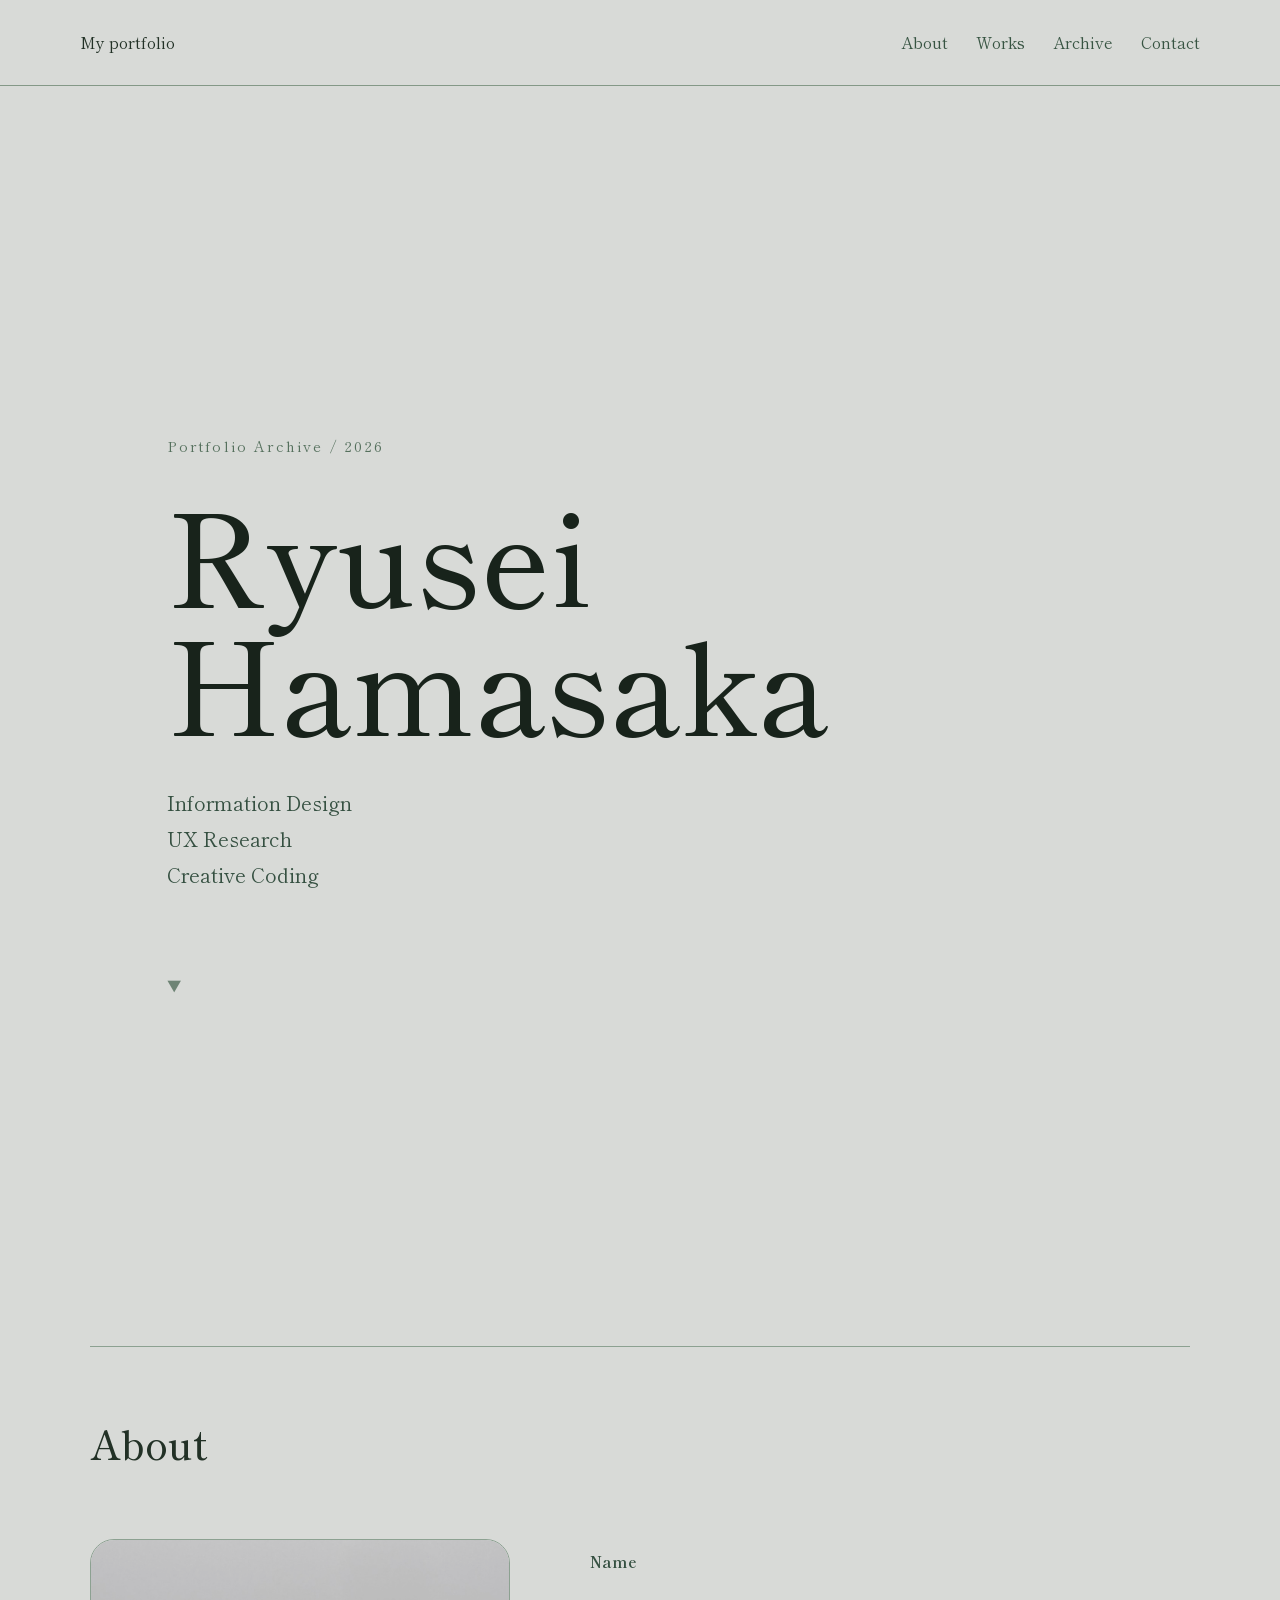
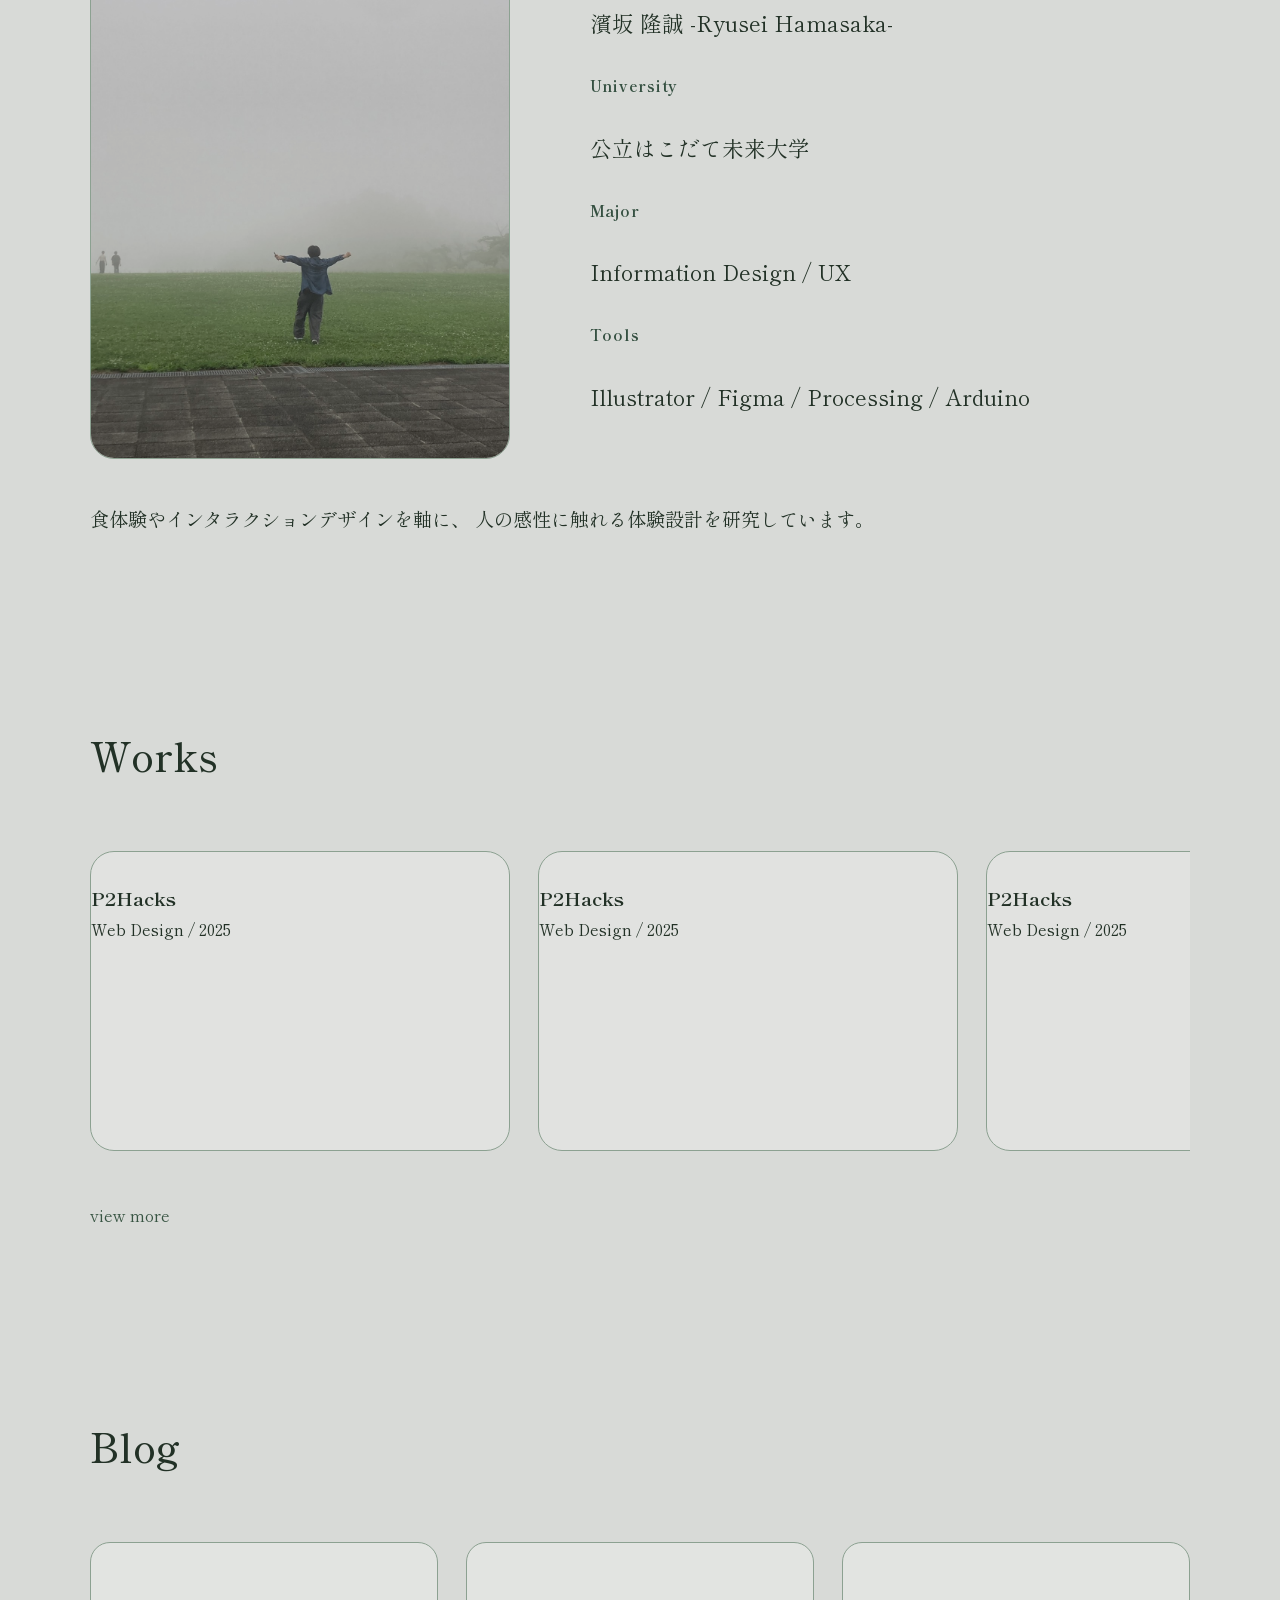
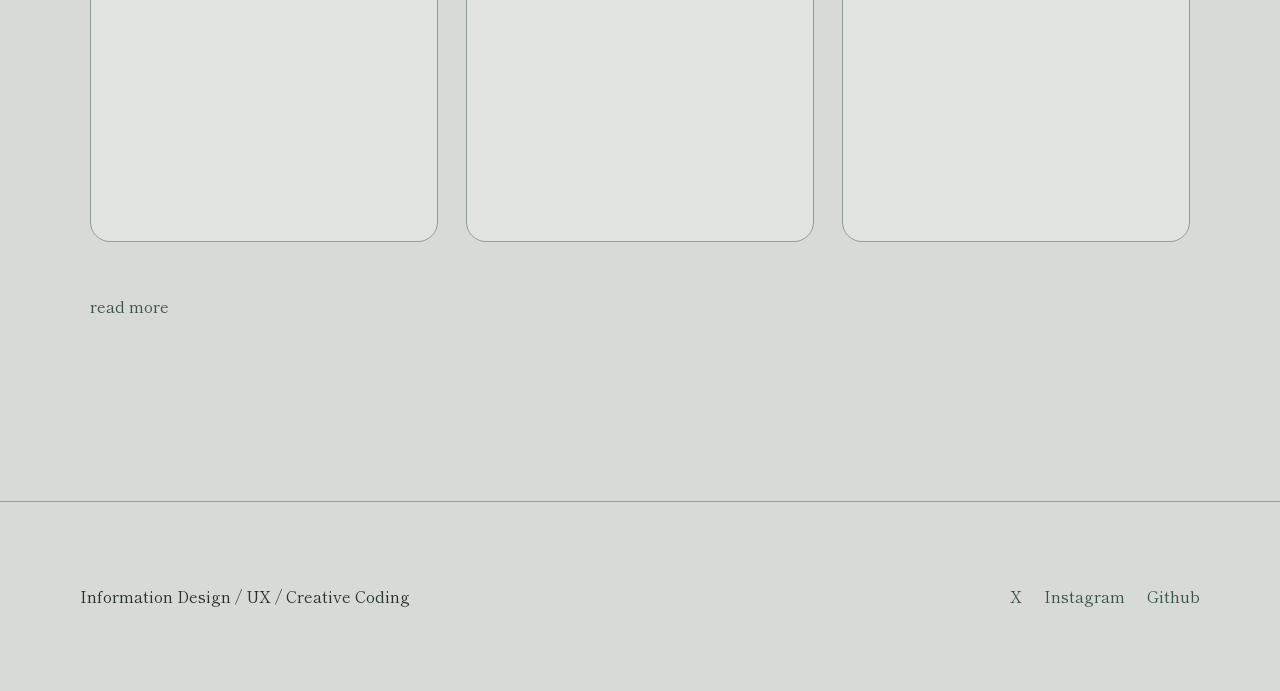
==== index.html @ 01c0f1d4 "no message" ====
<!DOCTYPE html>
<html lang="ja">

<head>
    <meta charset="UTF-8">
    <meta name="viewport" content="width=device-width, initial-scale=1.0">
    <title>Archive</title>
    <link rel="stylesheet" href="style.css">
</head>

<body>

    <header>
        <div class="logo">My portfolio</div>
        <nav>
            <a href="#">About</a>
            <a href="#">Works</a>
            <a href="#">Archive</a>
            <a href="#">Contact</a>
        </nav>
    </header>

    <main>

        <section class="title-page">
            <div class="title-inner">

                <p class="archive-label">
                    Portfolio Archive / 2026
                </p>

                <h1>
                    Ryusei<br>
                    Hamasaka
                </h1>

                <p class="title-desc">
                    Information Design<br>
                    UX Research<br>
                    Creative Coding
                </p>

                <div class="scroll-mark">
                    ▼
                </div>

            </div>
        </section>

        <section id="about" class="about-section">
            <h2>About</h2>

            <div class="about-wrap">

                <div class="profile-box">
                    <img src="profile.jpg" alt="Profile">
                </div>

                <div class="about-info">
                    <p><strong>Name</strong><br>濱坂 隆誠 -Ryusei Hamasaka-</p>

                    <p><strong>University</strong><br>公立はこだて未来大学</p>

                    <p><strong>Major</strong><br>Information Design / UX</p>

                    <p><strong>Tools</strong><br>
                        Illustrator / Figma / Processing / Arduino</p>
                </div>

            </div>

            <div class="about-text">
                <p>
                    食体験やインタラクションデザインを軸に、
                    人の感性に触れる体験設計を研究しています。
                </p>
            </div>
        </section>

        <section class="home-section">
            <h2>Works</h2>

            <div class="works-slider">
                <div class="works-track">

                    <div class="work-card">
                        <img src="work1.jpg" alt="">
                        <div class="work-info">
                            <h3>P2Hacks</h3>
                            <p>Web Design / 2025</p>
                        </div>
                    </div>

                    <div class="work-card">
                        <img src="work1.jpg" alt="">
                        <div class="work-info">
                            <h3>P2Hacks</h3>
                            <p>Web Design / 2025</p>
                        </div>
                    </div>

                    <div class="work-card">
                        <img src="work1.jpg" alt="">
                        <div class="work-info">
                            <h3>P2Hacks</h3>
                            <p>Web Design / 2025</p>
                        </div>
                    </div>

                    <div class="work-card">
                        <img src="work1.jpg" alt="">
                        <div class="work-info">
                            <h3>P2Hacks</h3>
                            <p>Web Design / 2025</p>
                        </div>
                    </div>

                    <div class="work-card">
                        <img src="work1.jpg" alt="">
                        <div class="work-info">
                            <h3>P2Hacks</h3>
                            <p>Web Design / 2025</p>
                        </div>
                    </div>

                    <div class="work-card">
                        <img src="work1.jpg" alt="">
                        <div class="work-info">
                            <h3>P2Hacks</h3>
                            <p>Web Design / 2025</p>
                        </div>
                    </div>

                    <div class="work-card">
                        <img src="work1.jpg" alt="">
                        <div class="work-info">
                            <h3>P2Hacks</h3>
                            <p>Web Design / 2025</p>
                        </div>
                    </div>

                    <div class="work-card">
                        <img src="work1.jpg" alt="">
                        <div class="work-info">
                            <h3>P2Hacks</h3>
                            <p>Web Design / 2025</p>
                        </div>
                    </div>


                </div>
            </div>

            <a class="more">view more</a>
        </section>

        <section class="home-section">
            <h2>Blog</h2>

            <div class="card-grid three">
                <div class="card small"></div>
                <div class="card small"></div>
                <div class="card small"></div>
            </div>

            <a class="more">read more</a>
        </section>

    </main>

    <footer>
        <p>Information Design / UX / Creative Coding</p>

        <div class="sns">
            <a>X</a>
            <a>Instagram</a>
            <a>Github</a>
        </div>
    </footer>

</body>

</html>
---- style.css ----
@import url('https://fonts.googleapis.com/css2?family=Shippori+Mincho:wght@400;500&display=swap');

/* =========================Base========================= */

* {
    margin: 0;
    padding: 0;
    box-sizing: border-box;
    font-family: 'Shippori Mincho', serif;
}

body {
    background: #d8dad7;
    color: #223126;
    line-height: 1.8;
}

a {
    text-decoration: none;
    color: #375442;
}

/* =========================Header========================= */

header {
    padding: 28px 80px;
    display: flex;
    justify-content: space-between;
    border-bottom: 1px solid #849887;
}

nav a {
    margin-left: 24px;
}

/* =========================Layout========================= */

main {
    width: 86%;
    max-width: 1400px;
    margin: 60px auto;
}

section {
    margin: 180px 0;
}

h2 {
    font-size: 2.5rem;
    margin-bottom: 60px;
    font-weight: 500;
}

/* =========================Cards========================= */

.card-grid {
    display: grid;
    gap: 28px;
}

.two {
    grid-template-columns: 1fr 1fr;
}

.three {
    grid-template-columns: repeat(3, 1fr);
}

.card {
    height: 280px;
    border: 1px solid #8ca191;
    border-radius: 20px;
    background: rgba(255, 255, 255, .25);
}

.small {
    height: 300px;
}

.more {
    display: inline-block;
    margin-top: 50px;
    cursor: pointer;
}

/* =========================Works Slider========================= */

.works-slider {
    overflow: hidden;
    width: 100%;
    margin-top: 20px;
}

.works-track {
    display: flex;
    gap: 28px;
    width: max-content;
    animation: scrollWorks 40s linear infinite;
}

.work-card {
    width: 420px;
    height: 300px;
    flex-shrink: 0;
    border: 1px solid #8ca191;
    border-radius: 24px;
    background: rgba(255, 255, 255, .22);
    transition: .4s;
}

.work-card:hover {
    transform: translateY(-6px);
    background: rgba(255, 255, 255, .35);
}

/* =========================Title========================= */

.title-page {
    height: 100vh;
    display: flex;
    justify-content: center;
    align-items: center;
}

.title-inner {
    width: 86%;
    max-width: 1400px;
}

.archive-label {
    font-size: .9rem;
    letter-spacing: .15em;
    color: #55705d;
    margin-bottom: 30px;
}

.title-page h1 {
    font-size: 8rem;
    line-height: 1;
    font-weight: 500;
    color: #18231b;
    margin-bottom: 40px;
}

.title-desc {
    font-size: 1.25rem;
    line-height: 1.8;
    color: #355041;
}

.scroll-mark {
    margin-top: 80px;
    font-size: .9rem;
    color: #6e8475;
}

/* =========================About========================= */

.about-section {
    padding-top: 60px;
    border-top: 1px solid #8ca191;
}

.about-wrap {
    display: grid;
    grid-template-columns: 420px 1fr;
    gap: 80px;
    align-items: center;
    margin-top: 40px;
}

.profile-box {
    height: 520px;
    border: 1px solid #8ca191;
    border-radius: 24px;
    overflow: hidden;
    background: rgba(255, 255, 255, .18);
}

.profile-box img {
    width: 100%;
    height: 100%;
    object-fit: cover;
    display: block;
    filter: grayscale(25%) contrast(.95) brightness(.96);
}

.about-info {
    font-size: 1.35rem;
    line-height: 1.45;
}

.about-info p {
    margin-bottom: 36px;
}

.about-info strong {
    display: block;
    font-size: .95rem;
    margin-bottom: 4px;
    letter-spacing: .05em;
    color: #355041;
}

.about-text {
    margin-top: 40px;
    max-width: 900px;
    font-size: 1.2rem;
    line-height: 2.1;
}

/* =========================Footer========================= */

footer {
    padding: 80px;
    display: flex;
    justify-content: space-between;
    border-top: 1px solid #8ca191;
}

.sns a {
    margin-left: 18px;
}

/* =========================Animation========================= */

@keyframes scrollWorks {
    from {
        transform: translateX(0);
    }

    to {
        transform: translateX(-50%);
    }
}
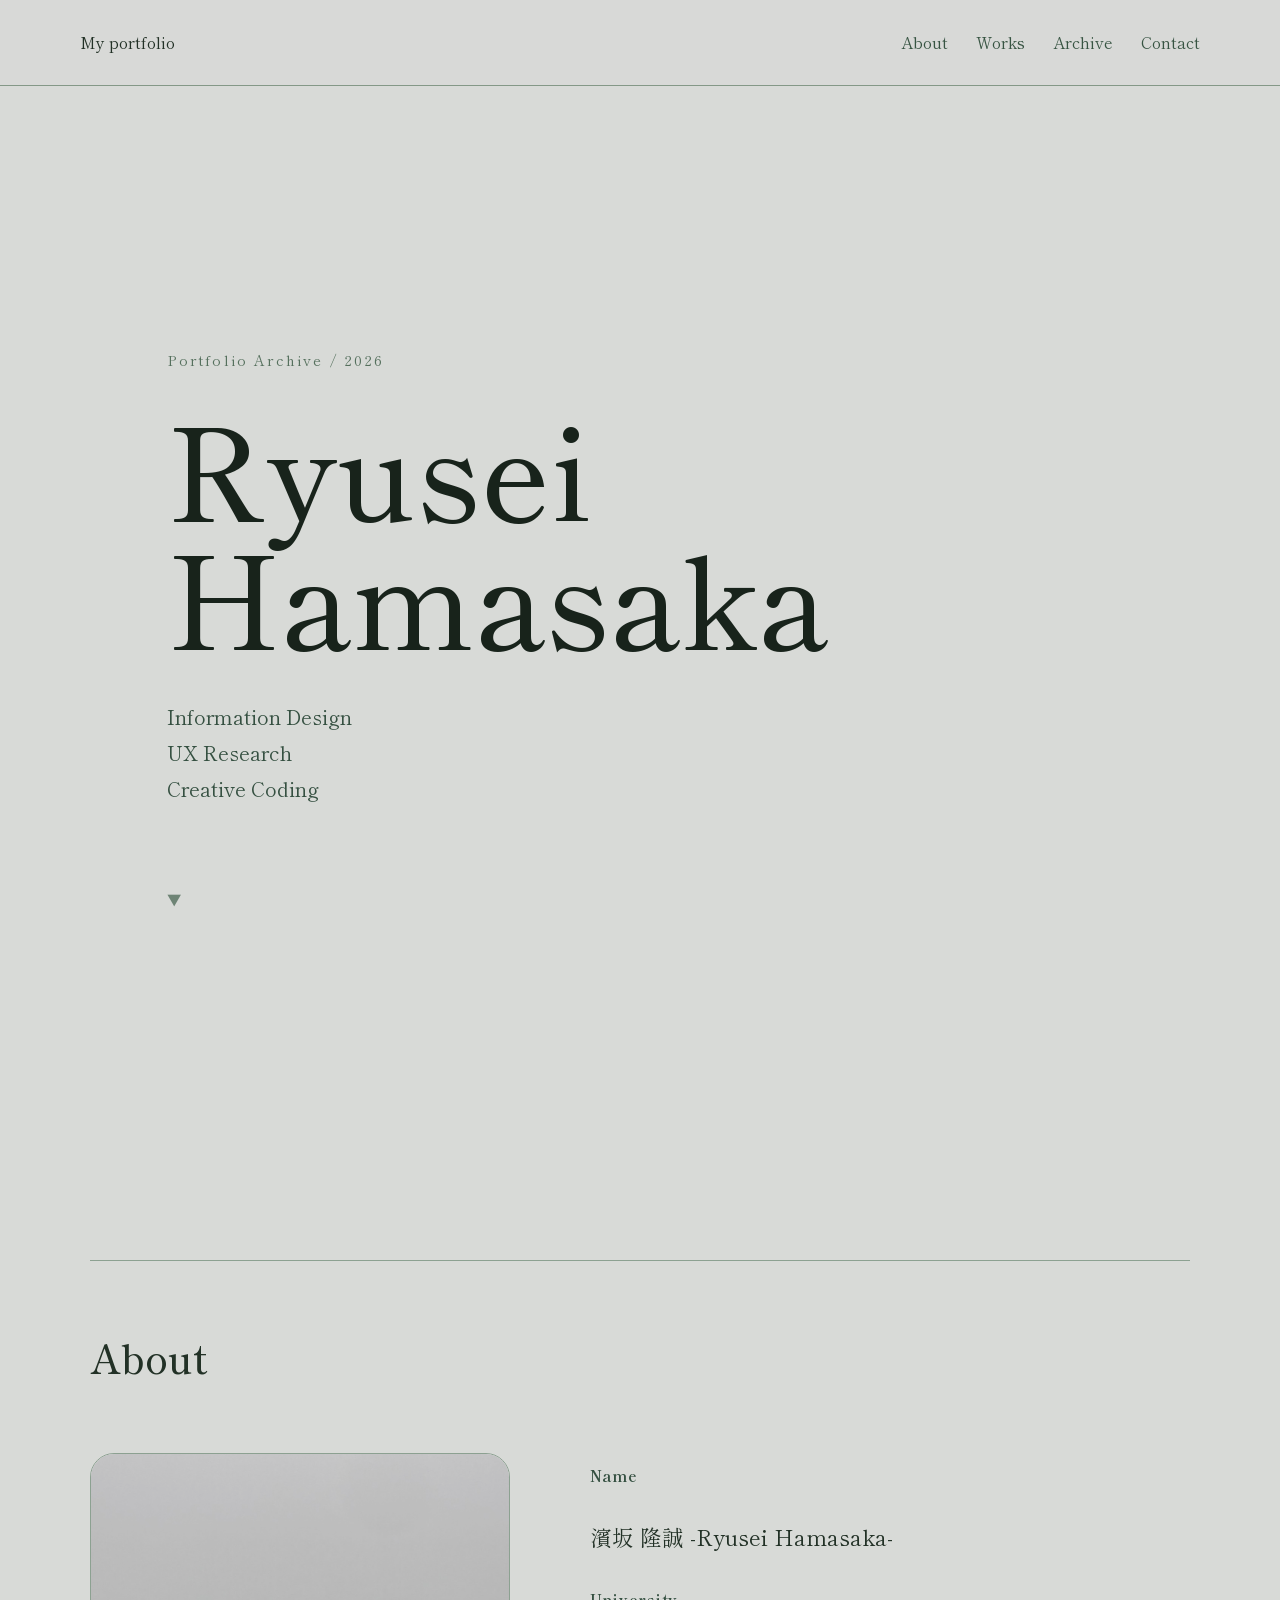
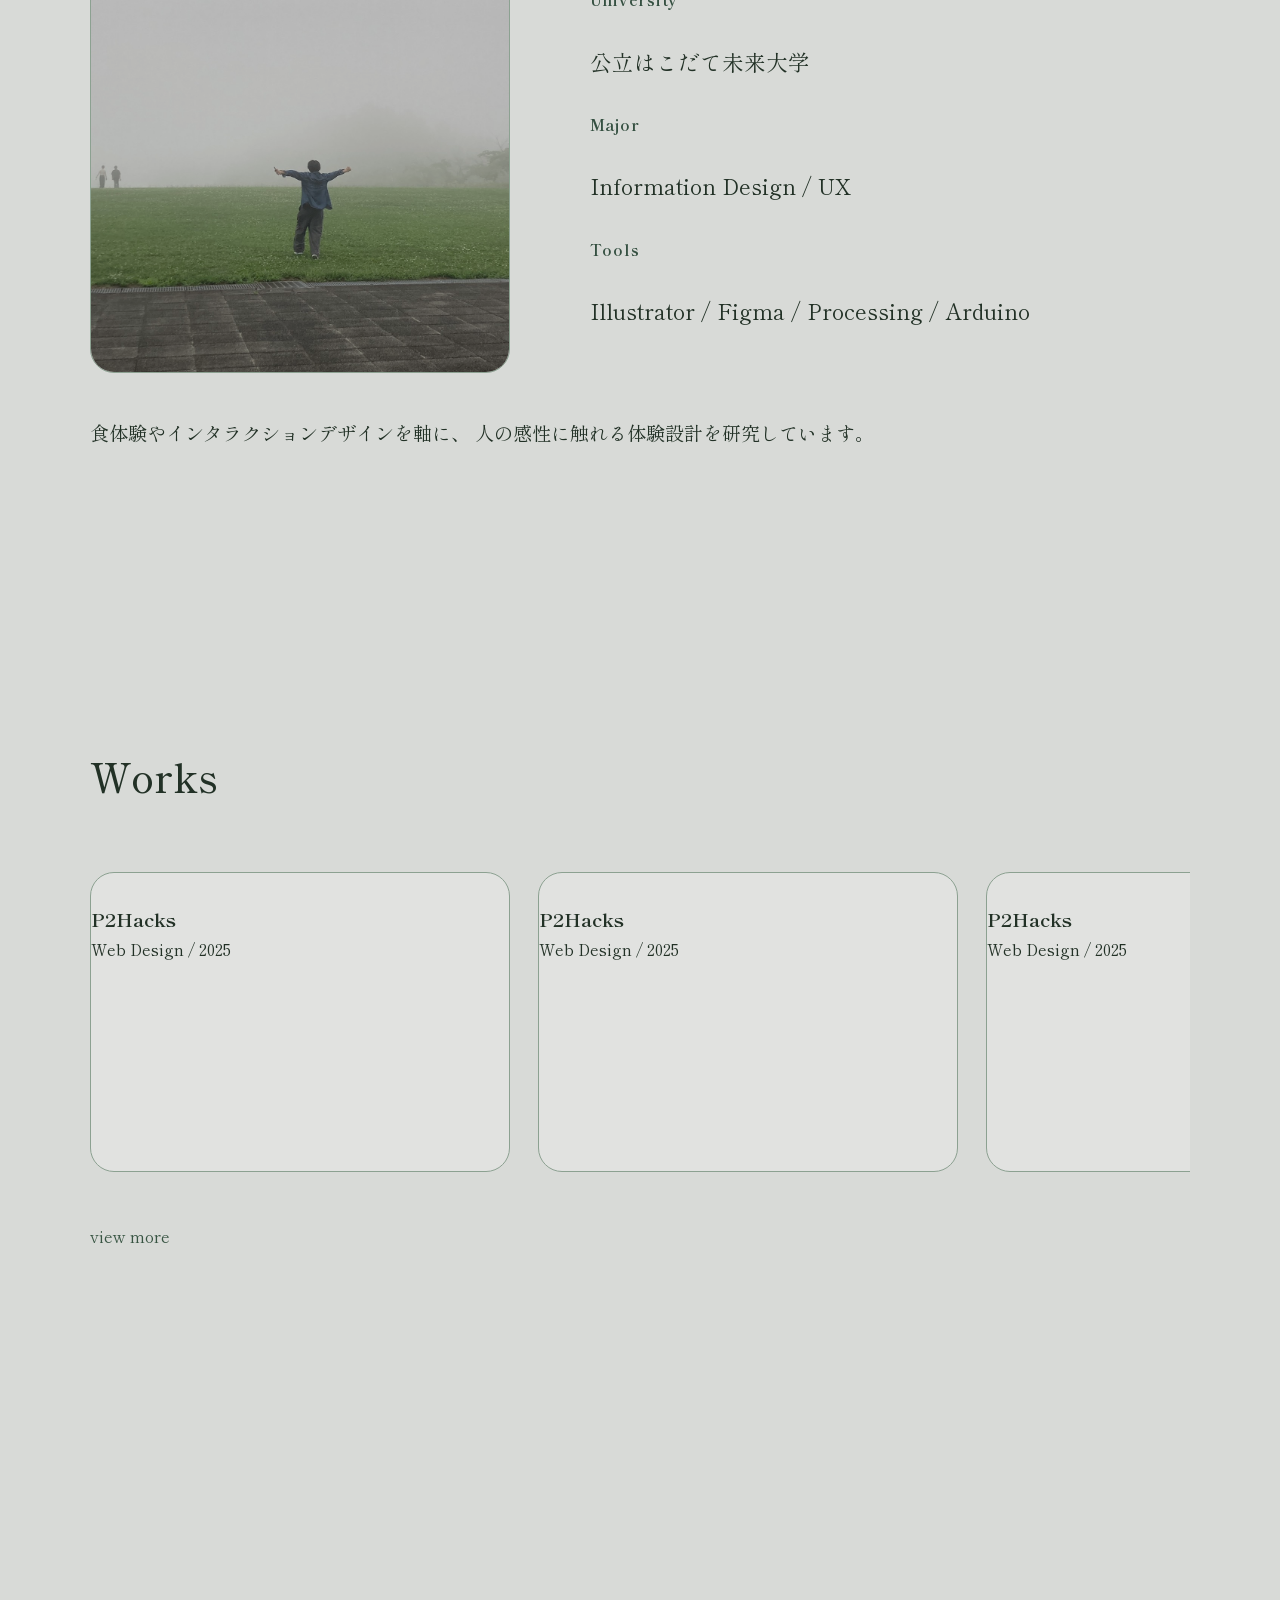
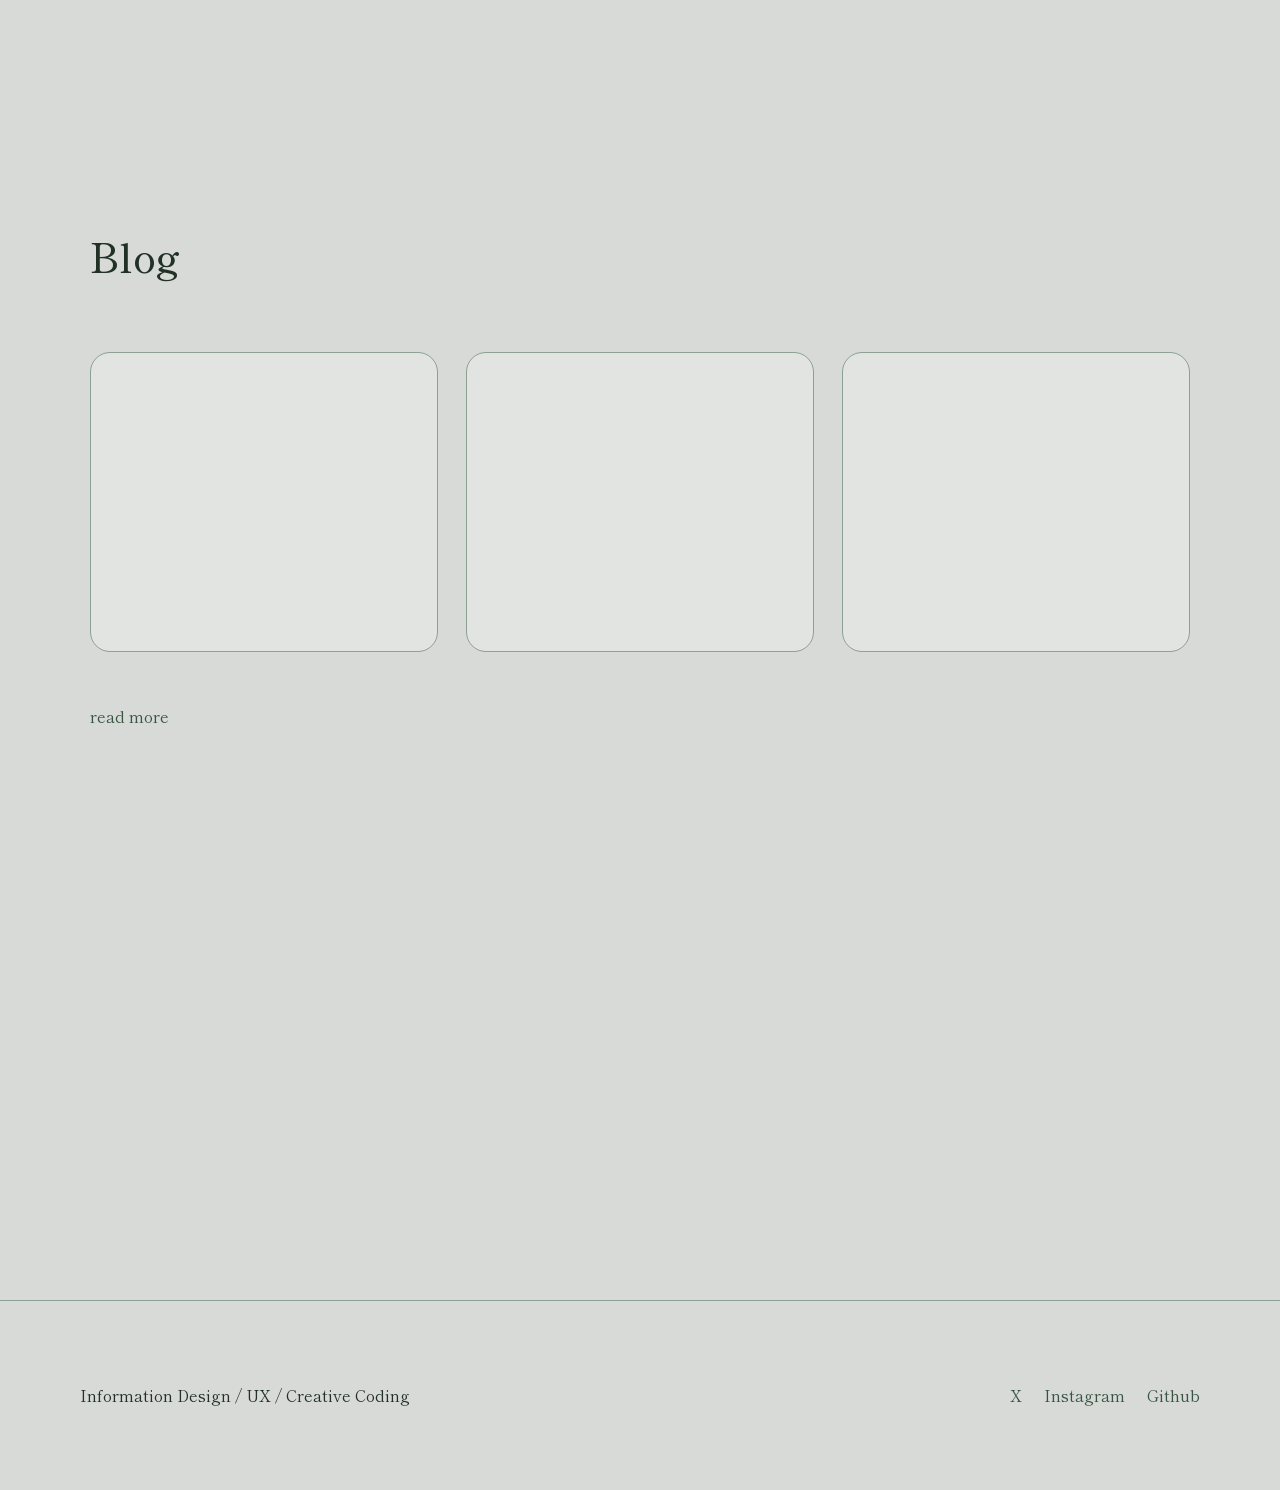
==== commit ff3fa90d: "ナビゲーションバーの修正１" ====
--- a/index.html
+++ b/index.html
@@ -177,7 +177,7 @@
             <a>Github</a>
         </div>
     </footer>
-
+    <script src="script.js"></script>
 </body>
 
 </html>
--- a/style.css
+++ b/style.css
@@ -23,10 +23,22 @@
 /* =========================Header========================= */
 
 header {
+    position: fixed;
+    top: 0;
+    left: 0;
+    width: 100%;
     padding: 28px 80px;
     display: flex;
     justify-content: space-between;
     border-bottom: 1px solid #849887;
+    background: rgba(216, 218, 215, .95);
+    backdrop-filter: blur(10px);
+    z-index: 1000;
+    transition: transform .35s ease;
+}
+
+header.hide {
+    transform: translateY(-100%);
 }
 
 nav a {
@@ -38,7 +50,7 @@
 main {
     width: 86%;
     max-width: 1400px;
-    margin: 60px auto;
+    margin: 140px auto 60px;
 }
 
 section {
@@ -49,6 +61,10 @@
     font-size: 2.5rem;
     margin-bottom: 60px;
     font-weight: 500;
+}
+
+section {
+    min-height: 100vh;
 }
 
 /* =========================Cards========================= */
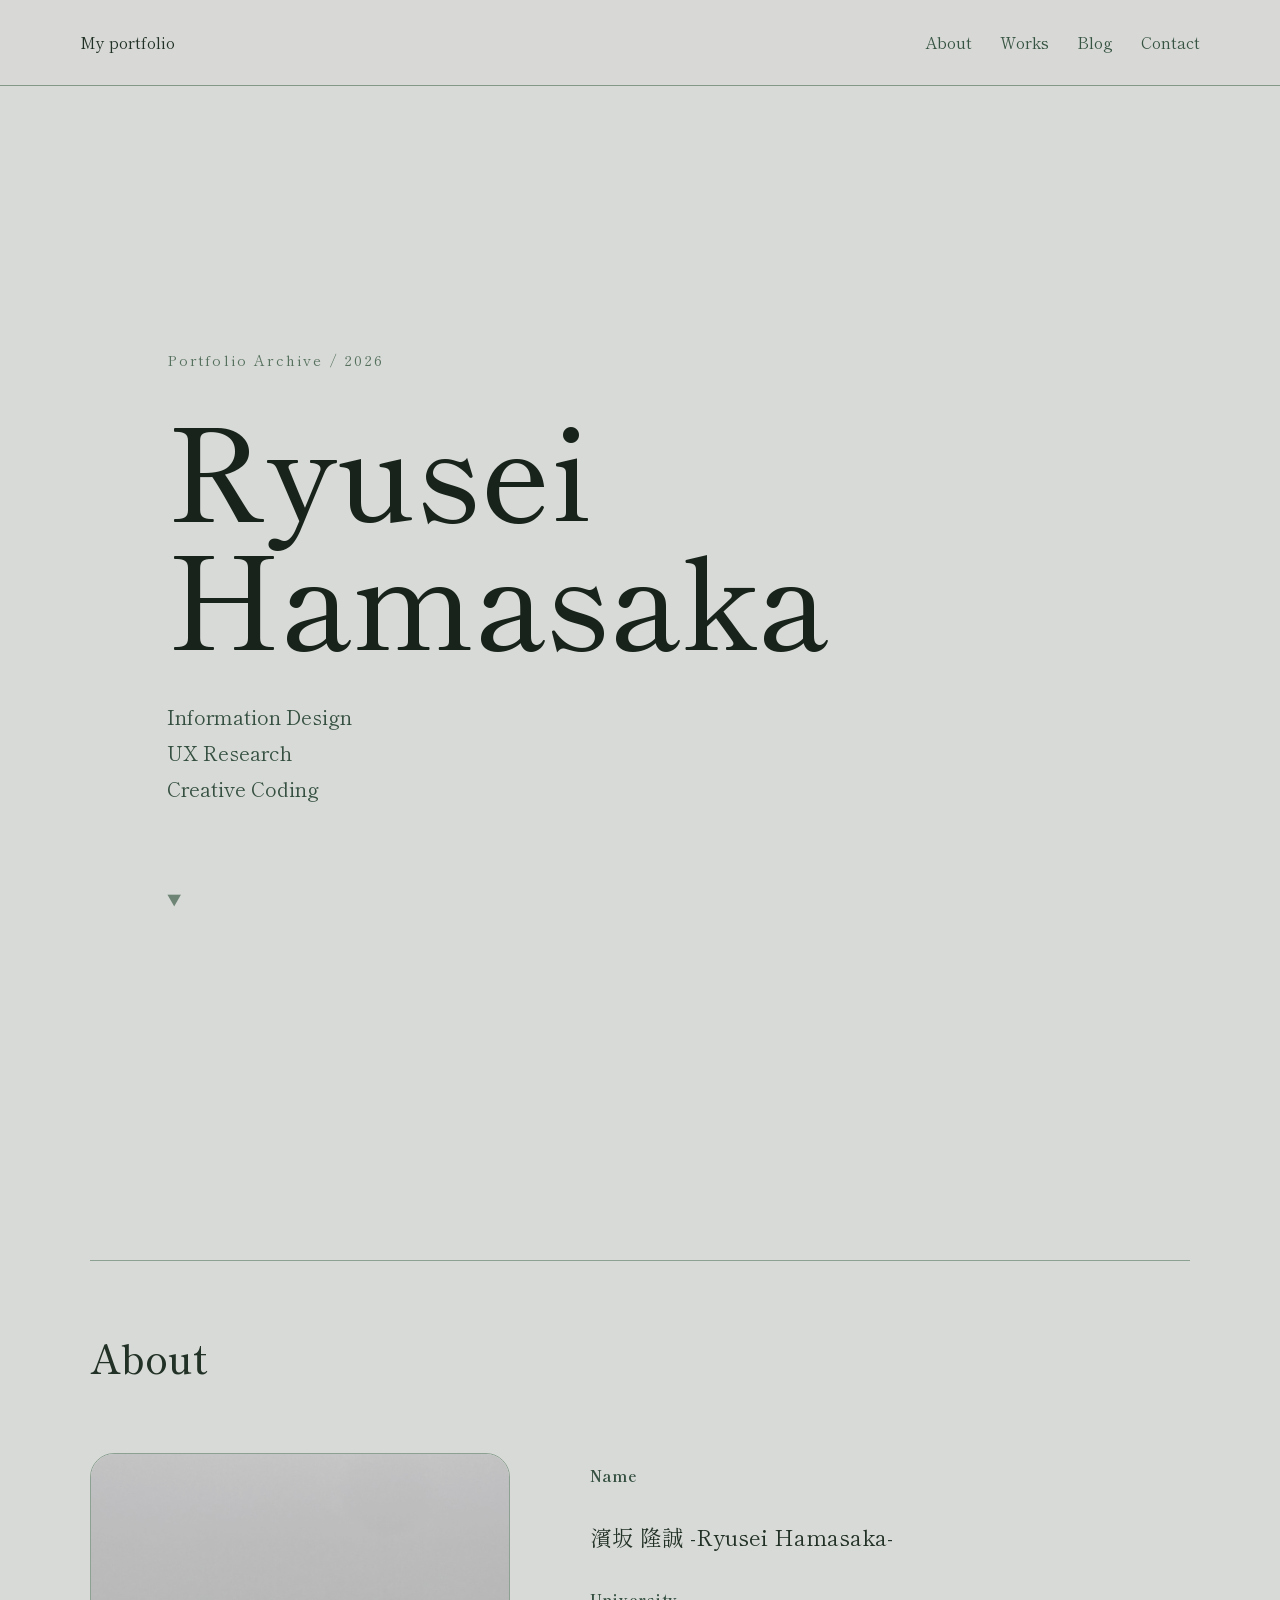
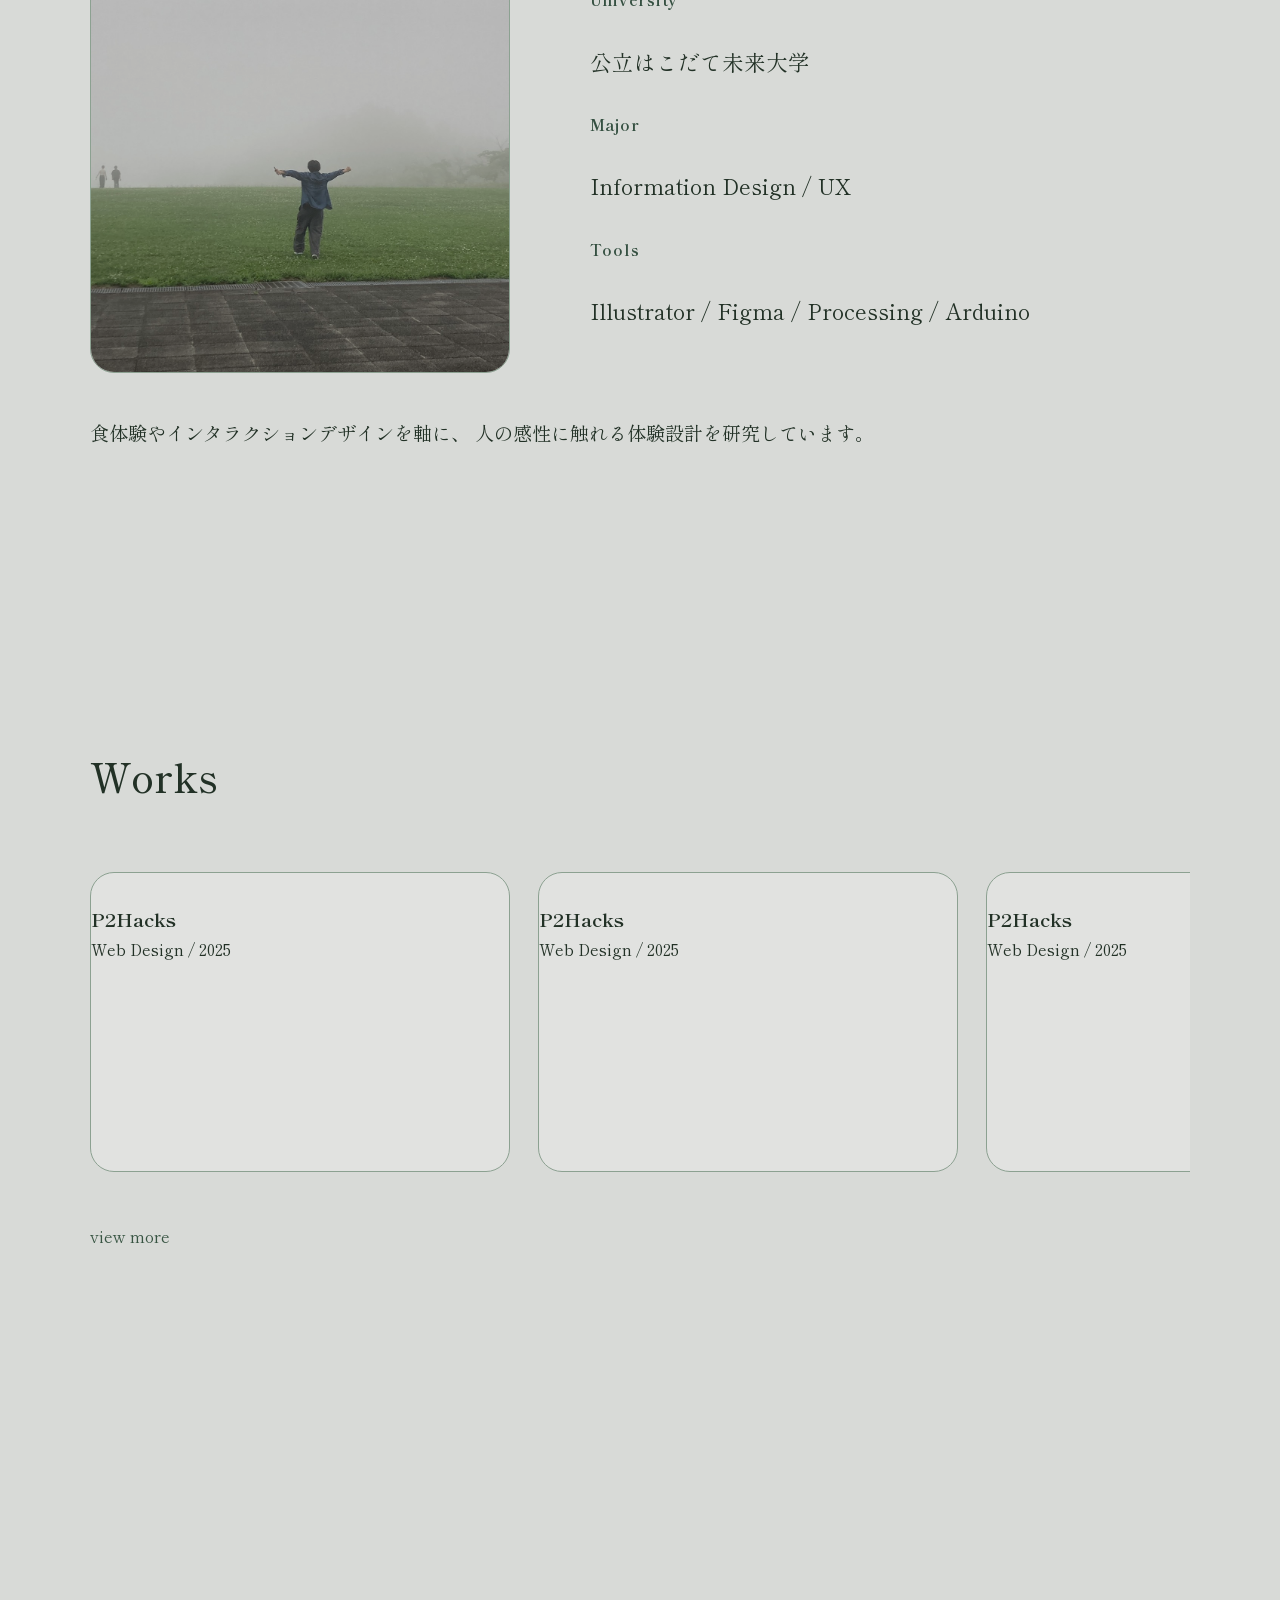
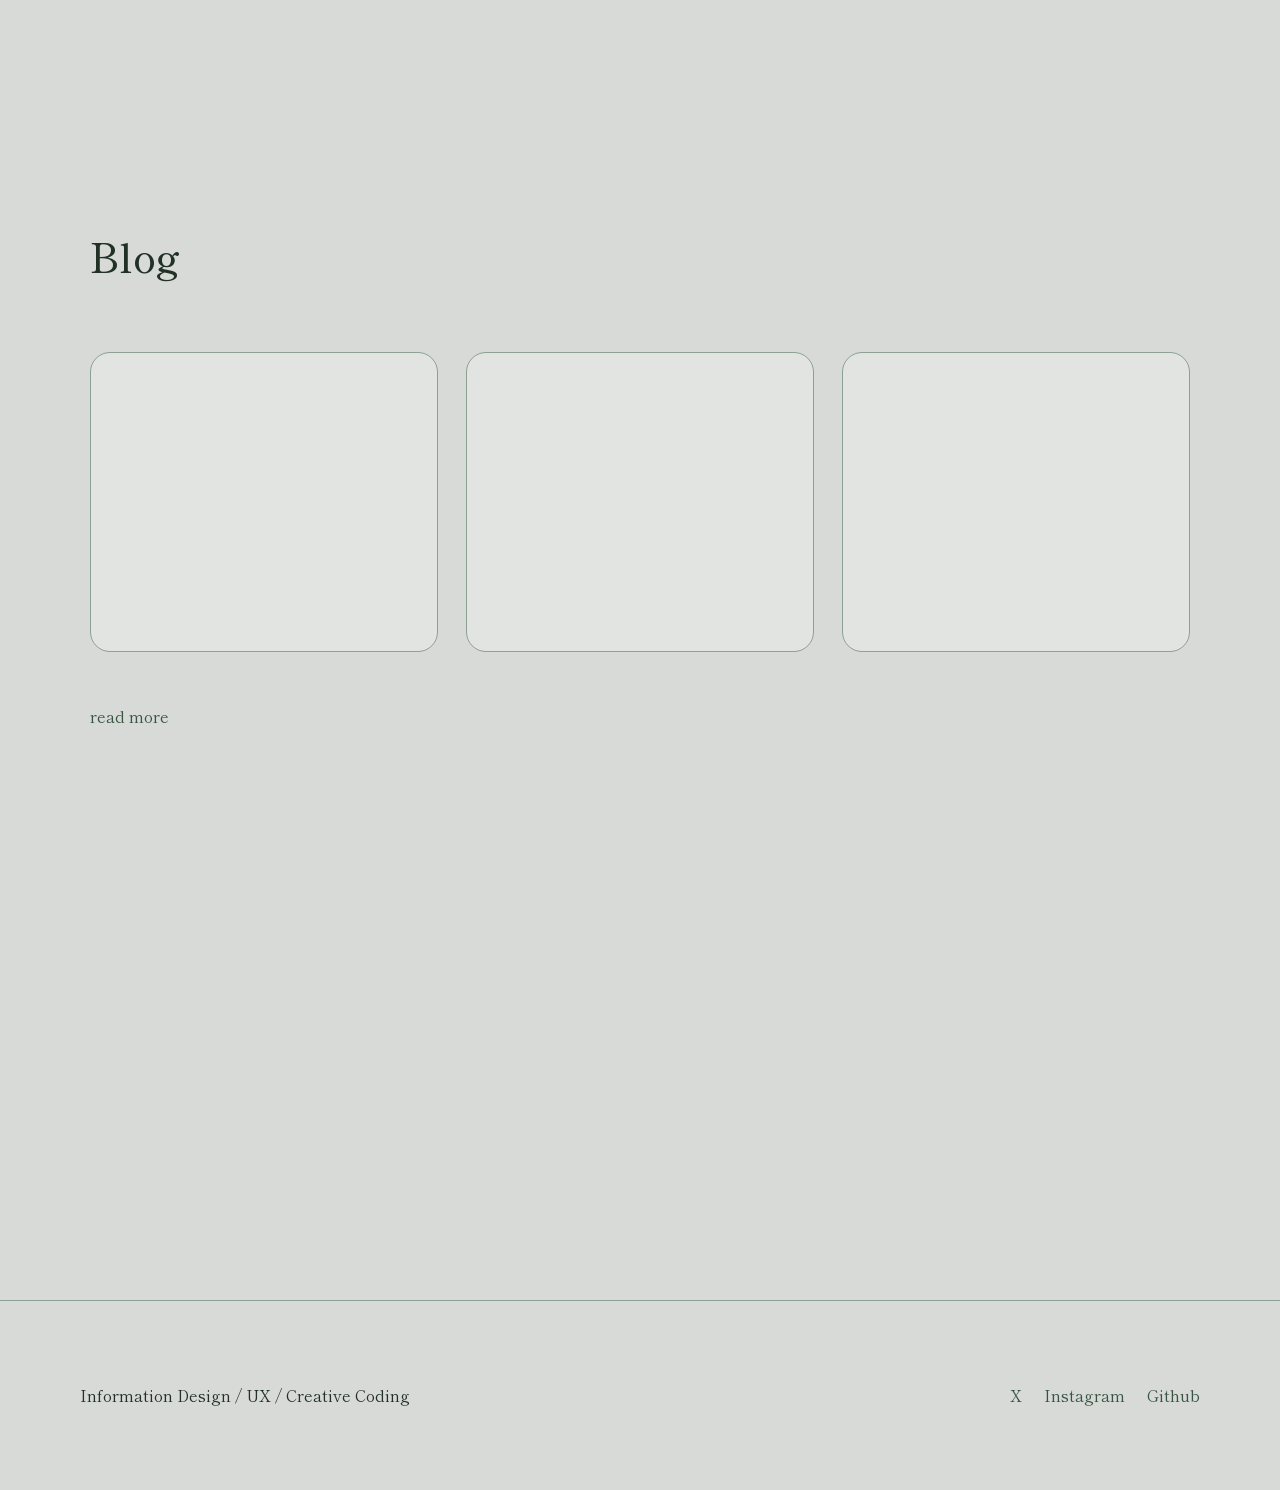
==== commit 07a76093: "修正" ====
--- a/index.html
+++ b/index.html
@@ -13,9 +13,9 @@
     <header>
         <div class="logo">My portfolio</div>
         <nav>
-            <a href="#">About</a>
-            <a href="#">Works</a>
-            <a href="#">Archive</a>
+            <a href="#about">About</a>
+            <a href="#works">Works</a>
+            <a href="#blog">Blog</a>
             <a href="#">Contact</a>
         </nav>
     </header>
@@ -77,7 +77,7 @@
             </div>
         </section>
 
-        <section class="home-section">
+        <section id="works" class="home-section">
             <h2>Works</h2>
 
             <div class="works-slider">
@@ -154,7 +154,7 @@
             <a class="more">view more</a>
         </section>
 
-        <section class="home-section">
+        <section id="blog" class="home-section">
             <h2>Blog</h2>
 
             <div class="card-grid three">
--- a/style.css
+++ b/style.css
@@ -18,6 +18,13 @@
 a {
     text-decoration: none;
     color: #375442;
+}
+
+html {
+    scroll-behavior: smooth;
+}
+section{
+    scroll-margin-top:140px;
 }
 
 /* =========================Header========================= */
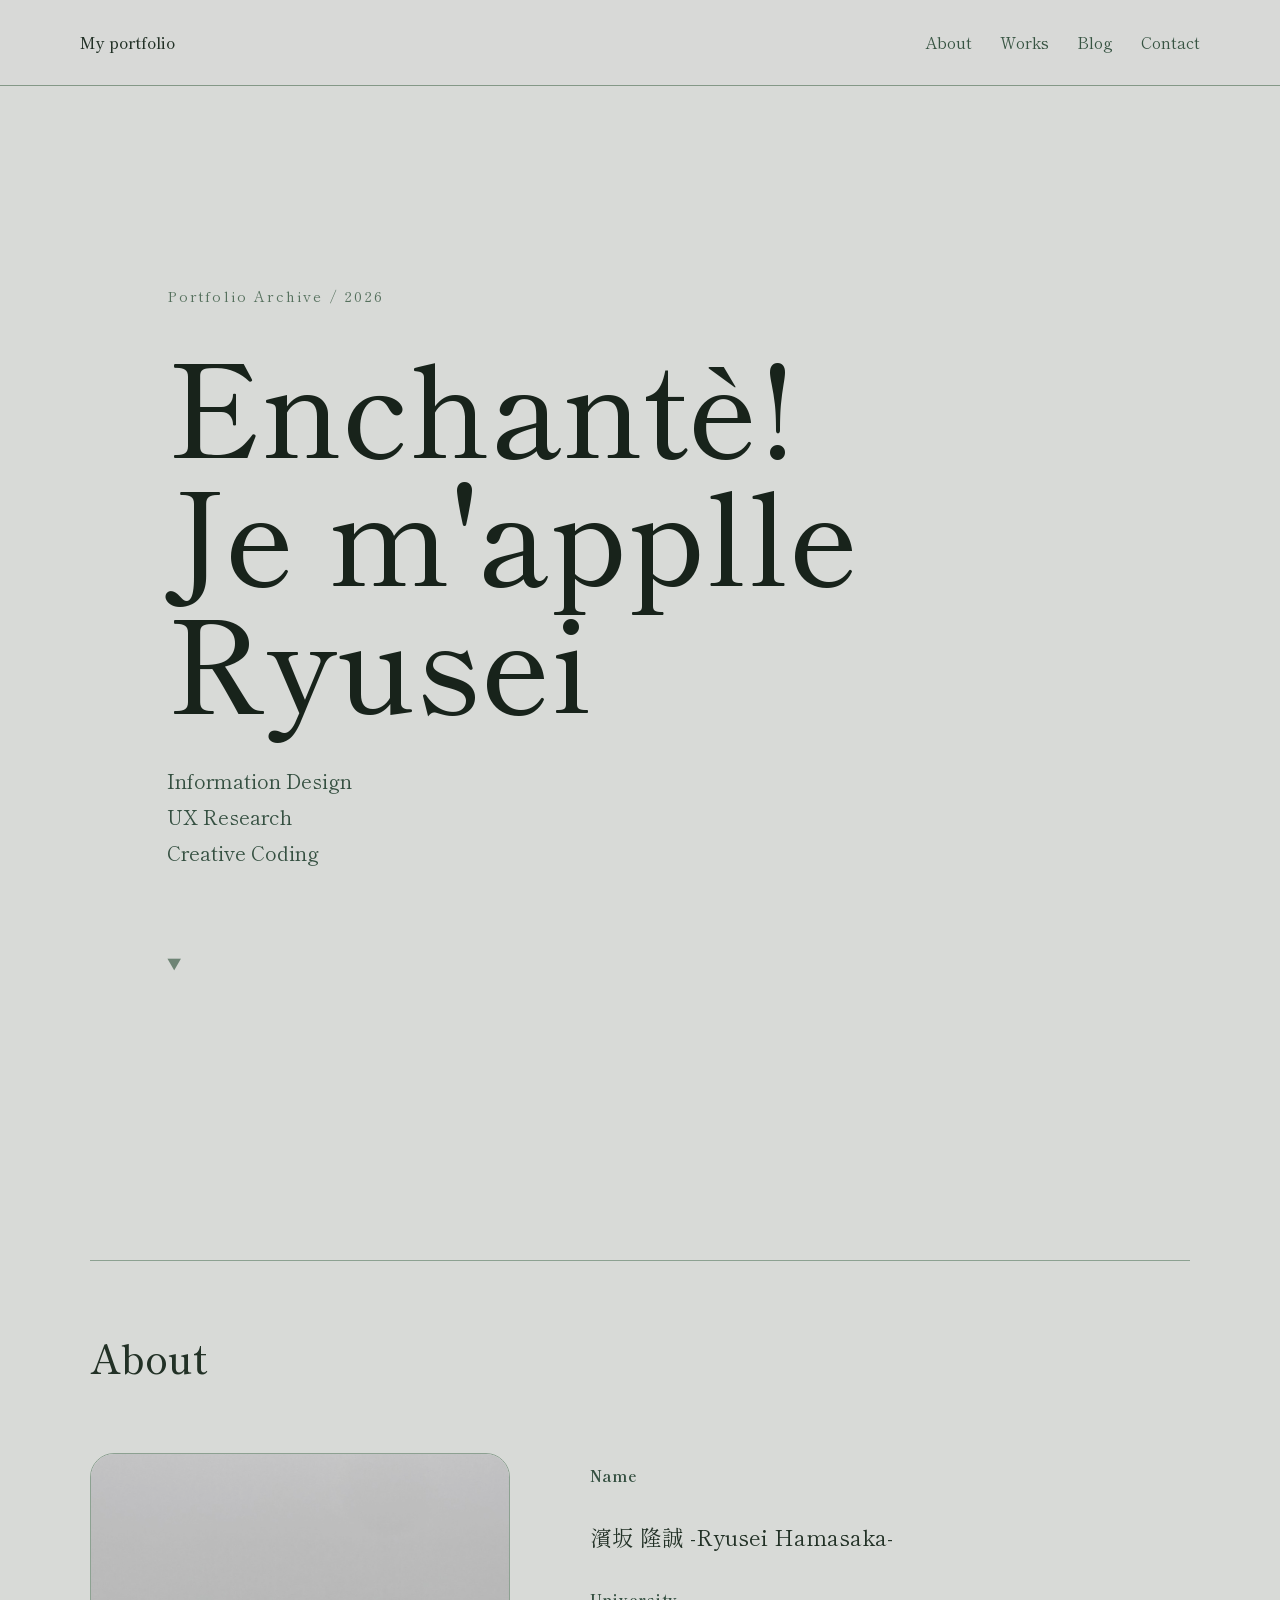
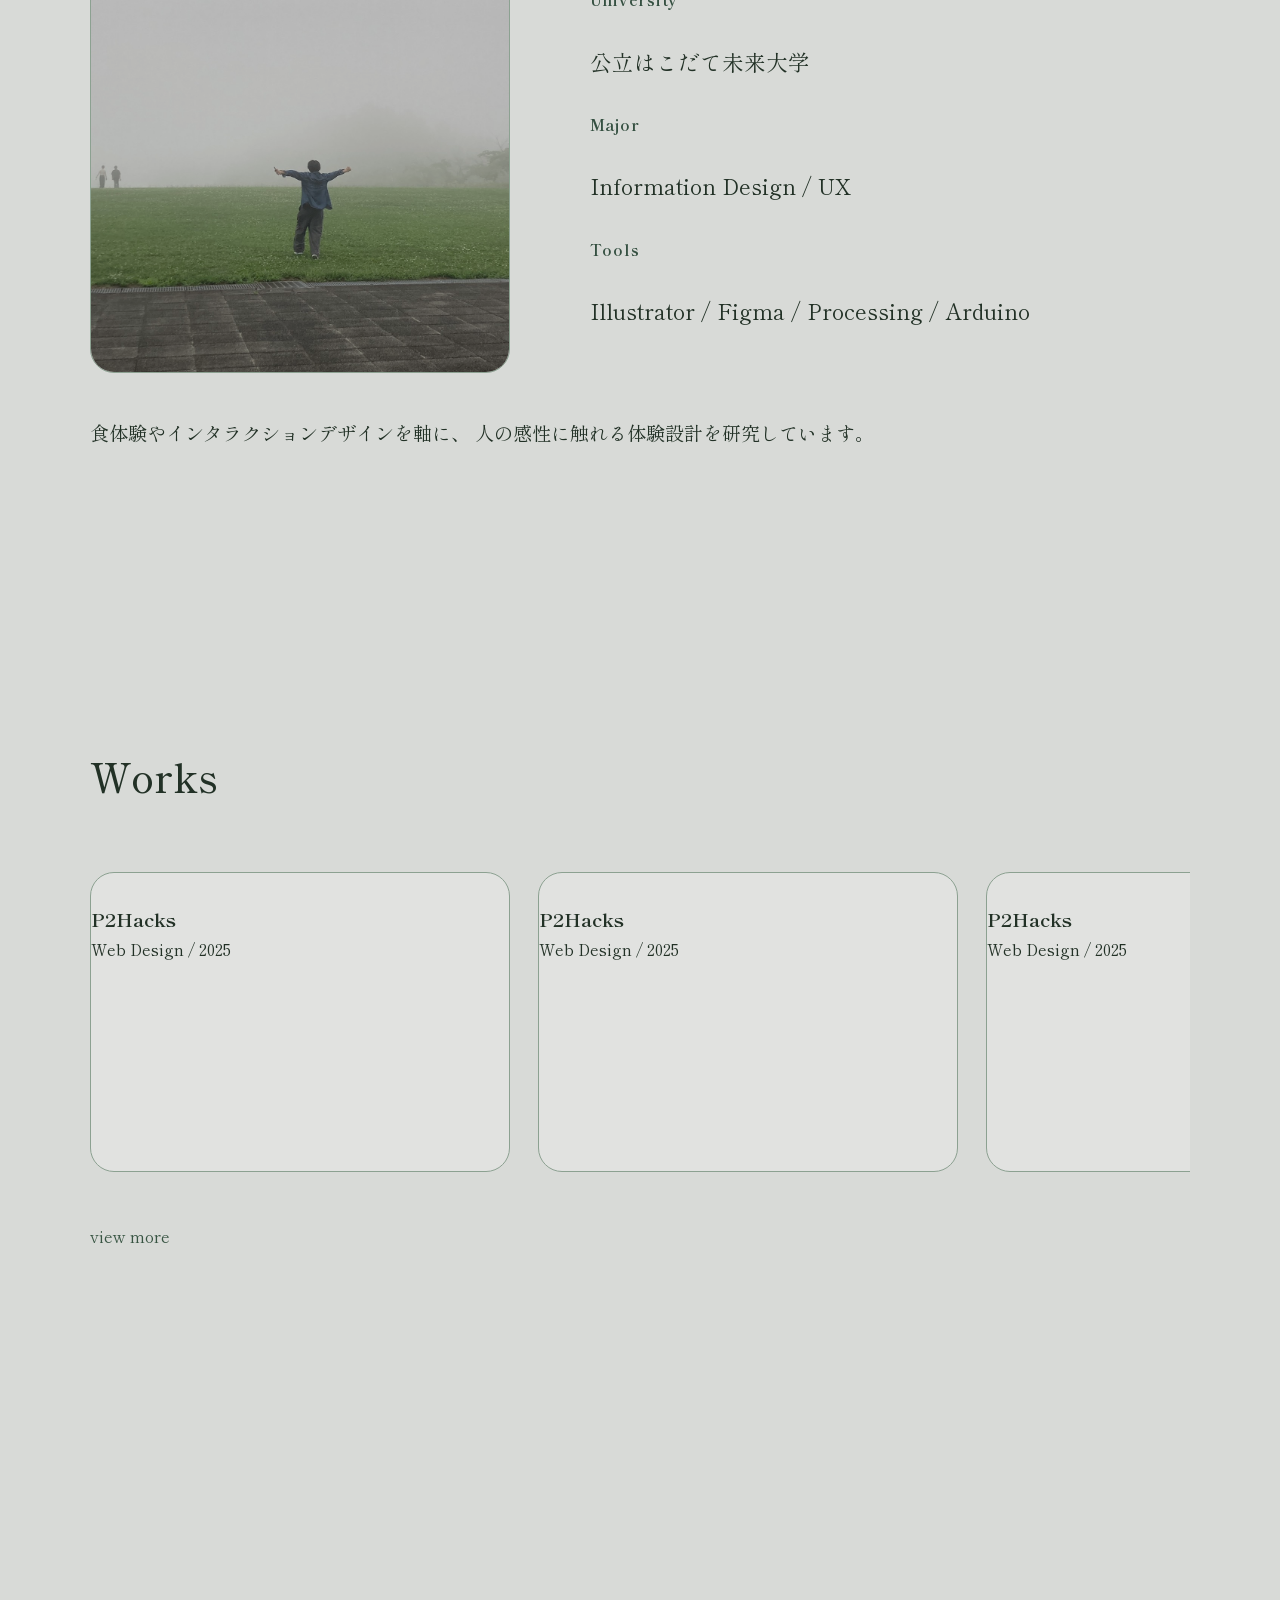
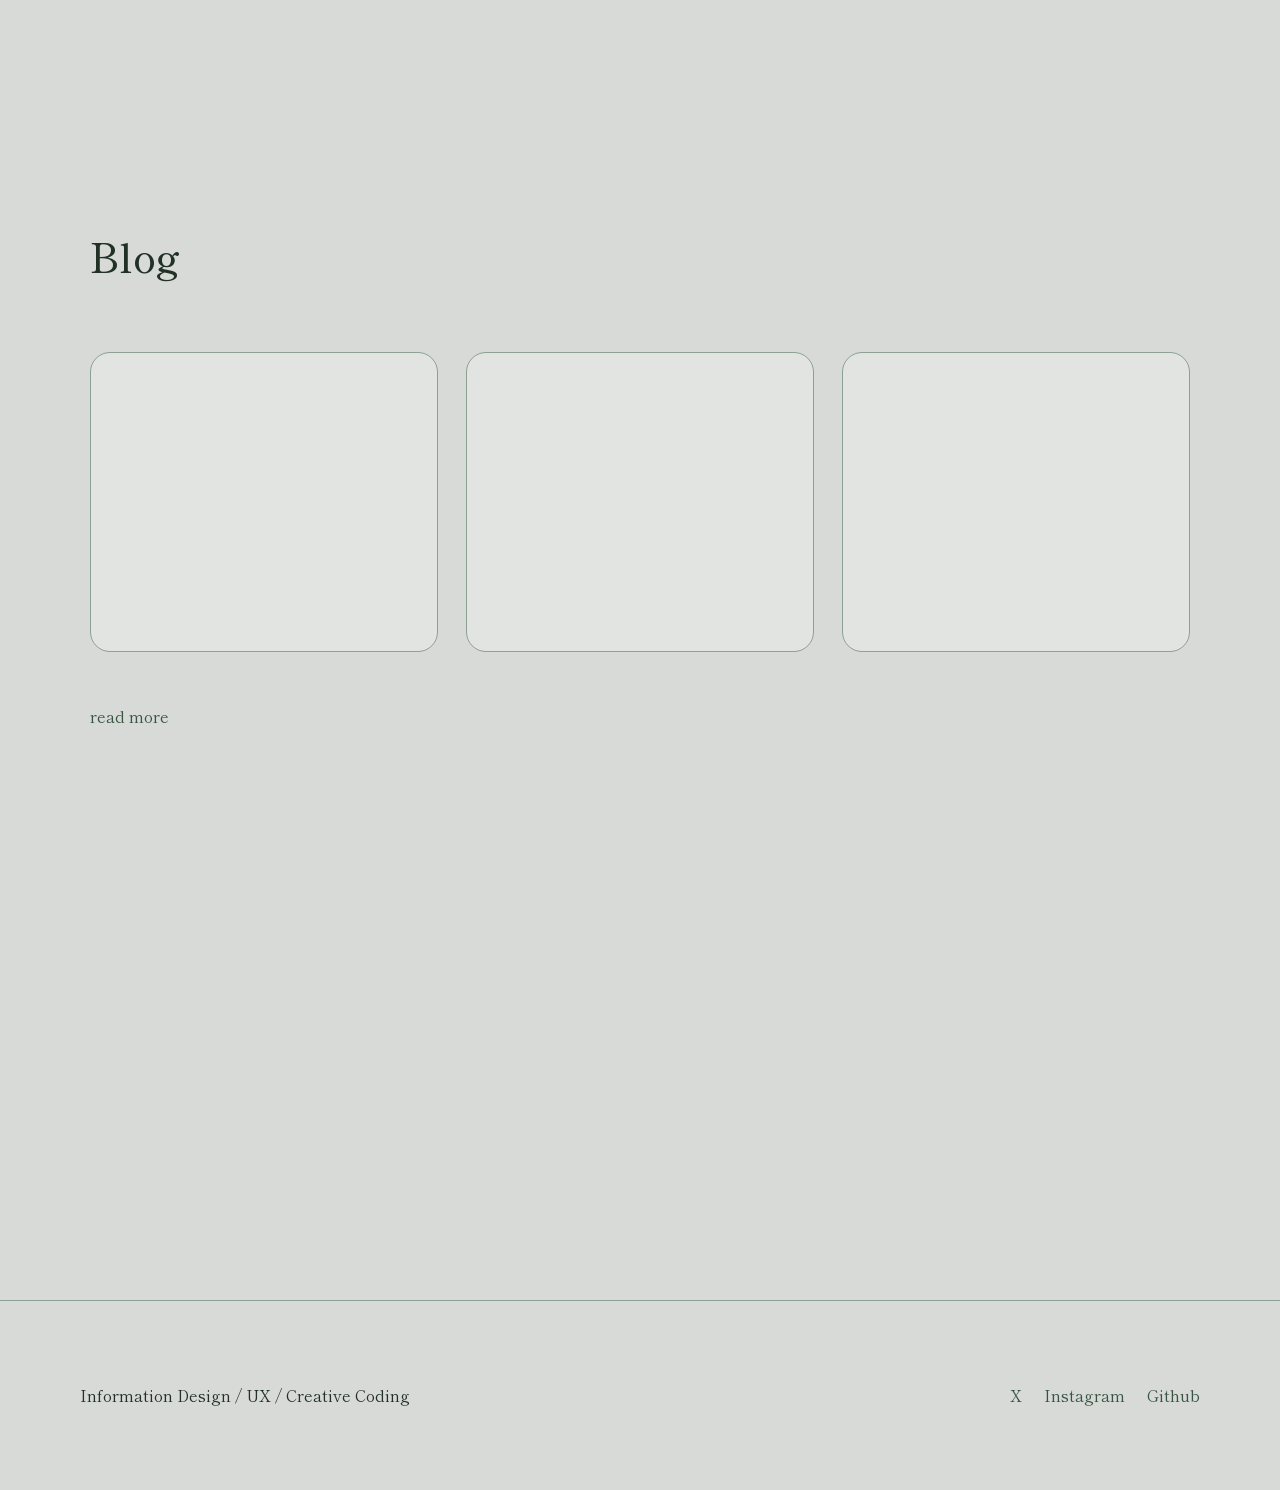
==== commit 3b48283e: "no message" ====
--- a/index.html
+++ b/index.html
@@ -11,7 +11,7 @@
 <body>
 
     <header>
-        <div class="logo">My portfolio</div>
+        <a href="#main" class="logo">My portfolio</a>
         <nav>
             <a href="#about">About</a>
             <a href="#works">Works</a>
@@ -22,7 +22,7 @@
 
     <main>
 
-        <section class="title-page">
+        <section id="main" class="title-page">
             <div class="title-inner">
 
                 <p class="archive-label">
@@ -30,8 +30,8 @@
                 </p>
 
                 <h1>
-                    Ryusei<br>
-                    Hamasaka
+                    Enchantè!<br>
+                    Je m'applle Ryusei
                 </h1>
 
                 <p class="title-desc">
--- a/style.css
+++ b/style.css
@@ -23,8 +23,9 @@
 html {
     scroll-behavior: smooth;
 }
-section{
-    scroll-margin-top:140px;
+
+section {
+    scroll-margin-top: 140px;
 }
 
 /* =========================Header========================= */
@@ -50,6 +51,17 @@
 
 nav a {
     margin-left: 24px;
+}
+
+.logo {
+    color: #223126;
+    text-decoration: none;
+    font-weight: 500;
+    transition: .25s;
+}
+
+.logo:hover {
+    opacity: .6;
 }
 
 /* =========================Layout========================= */
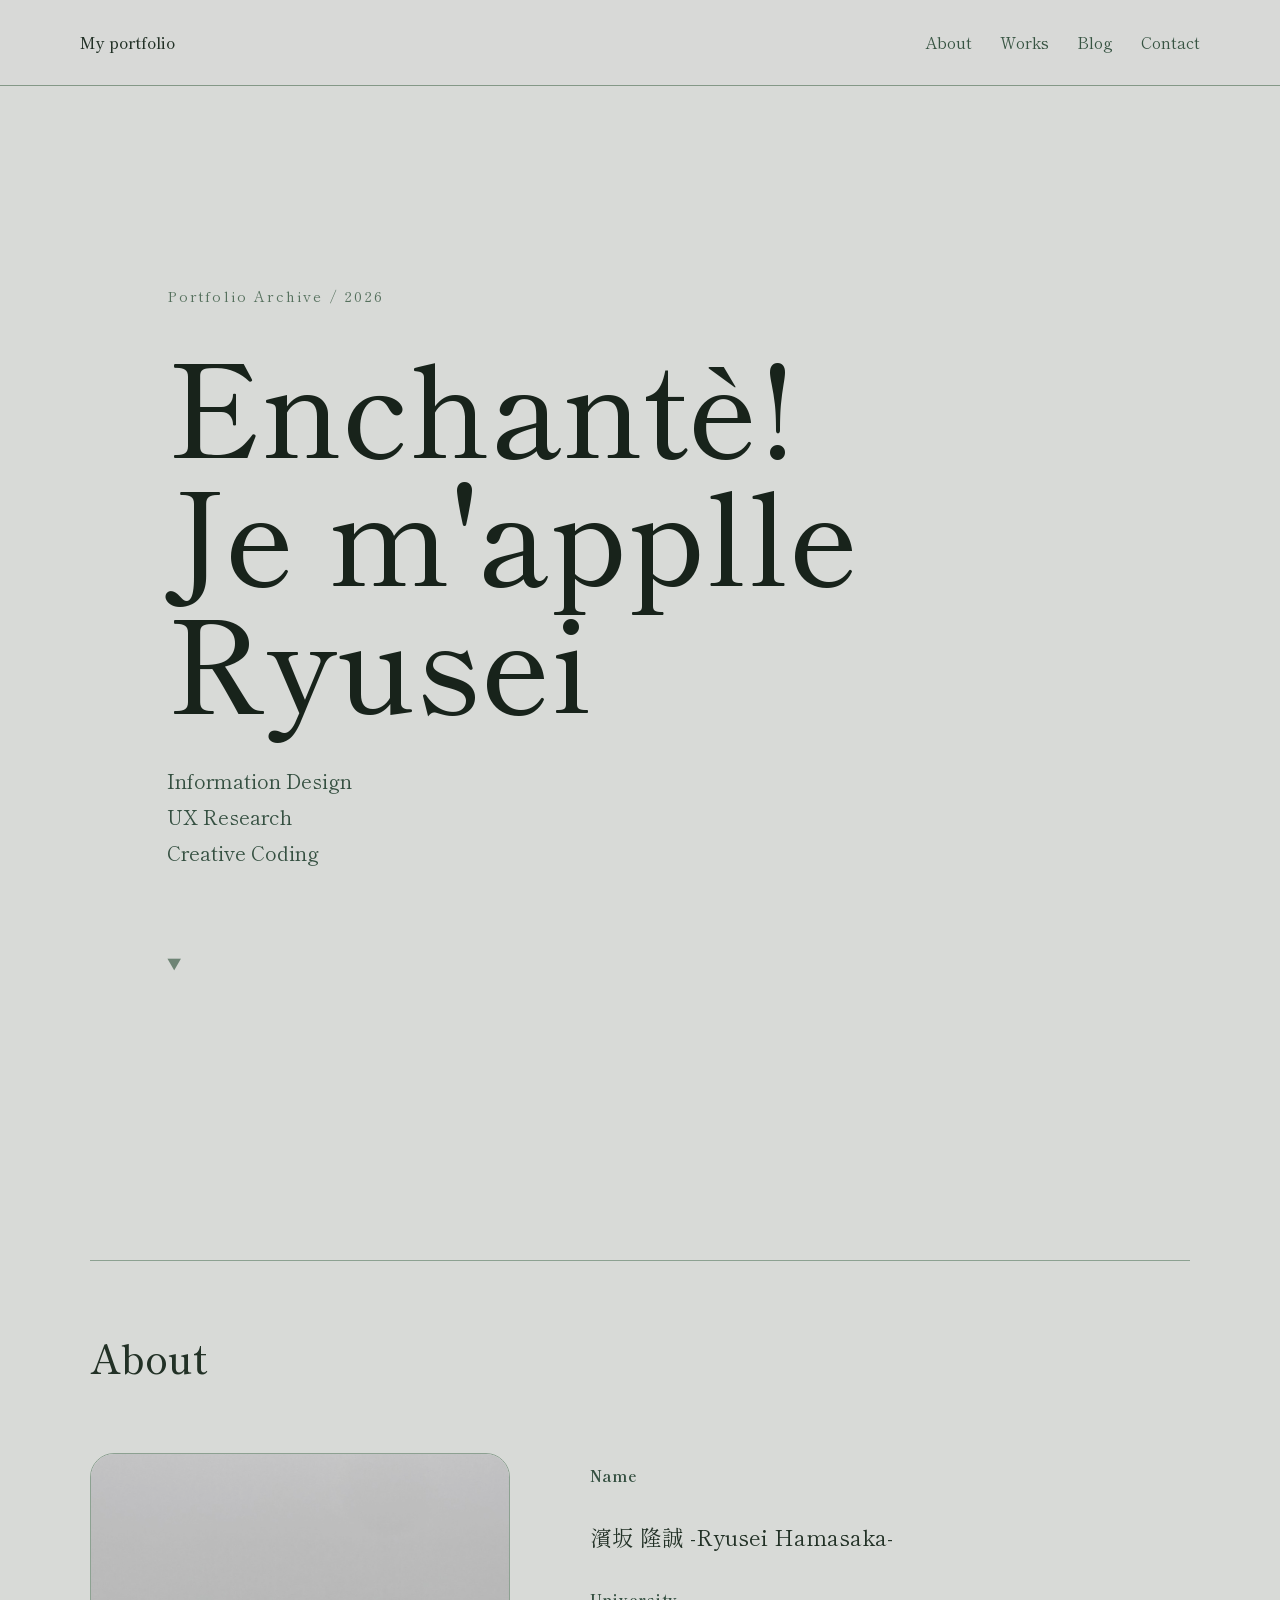
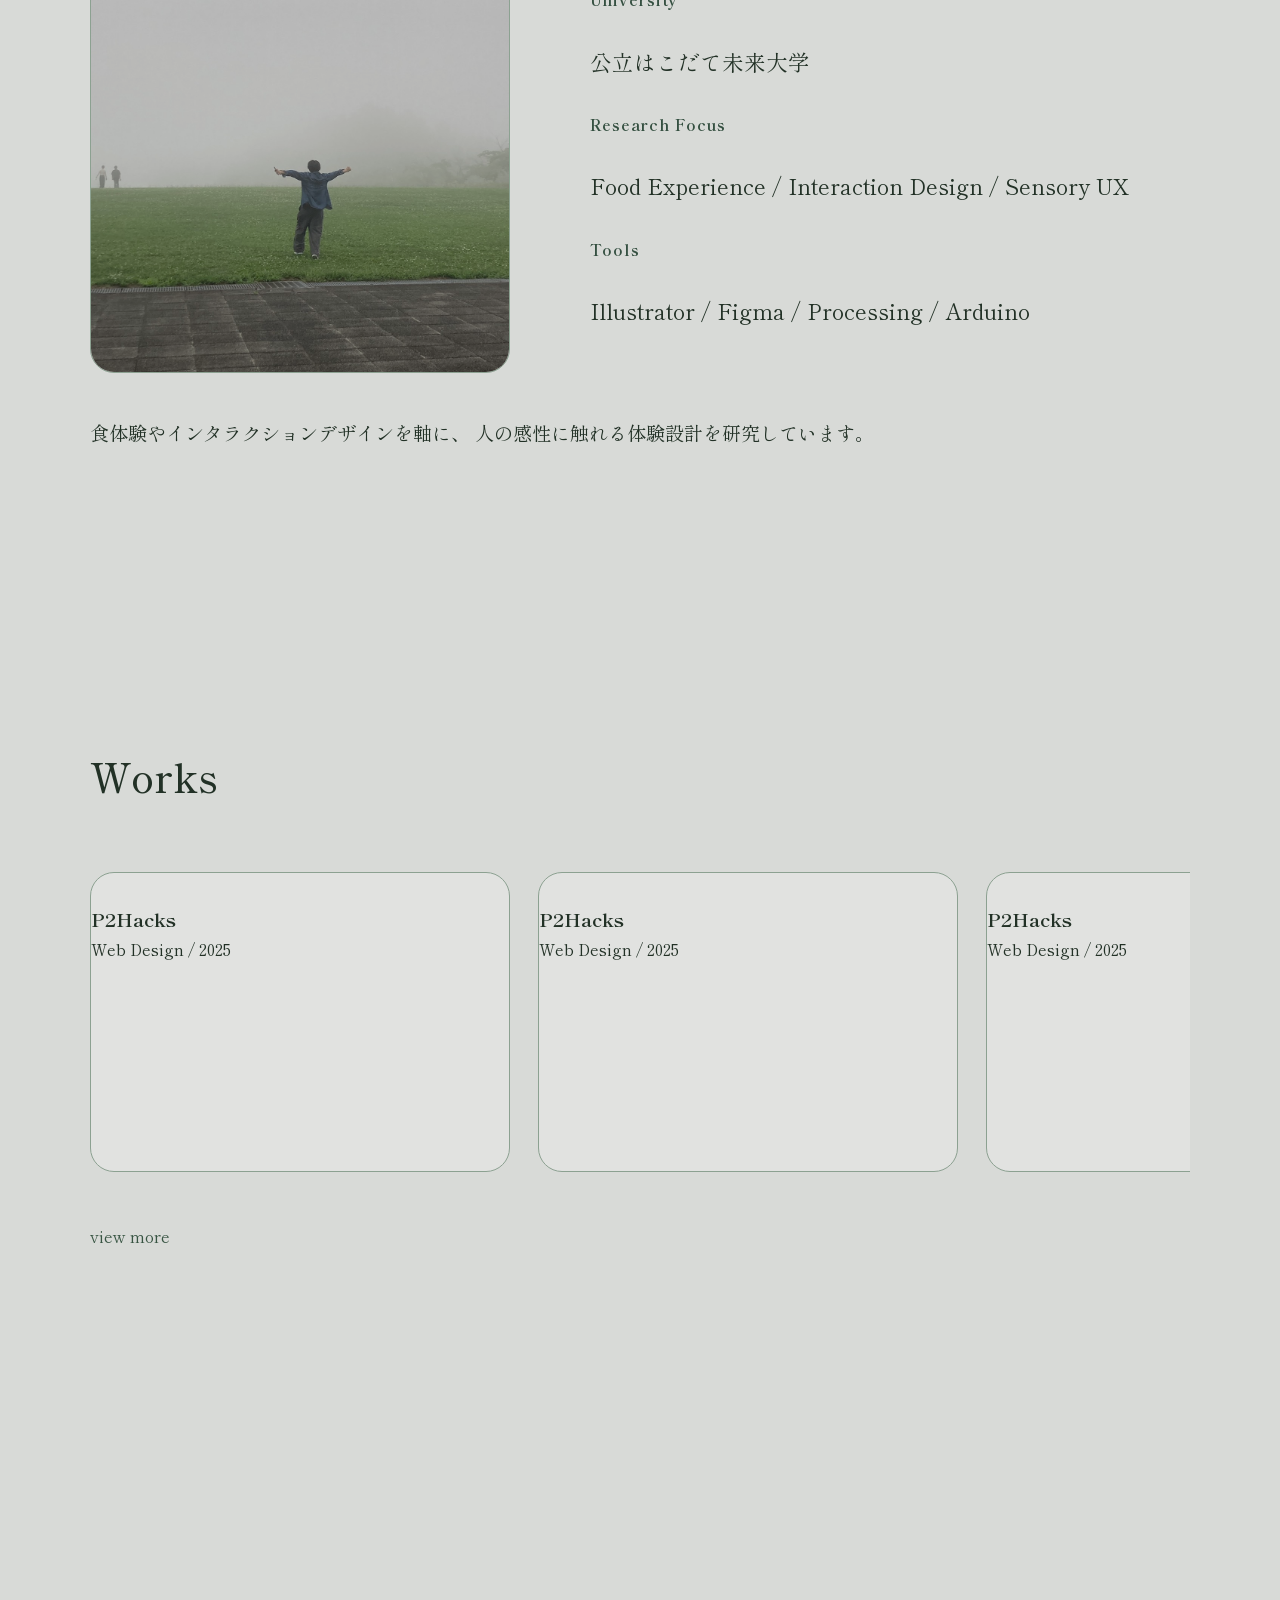
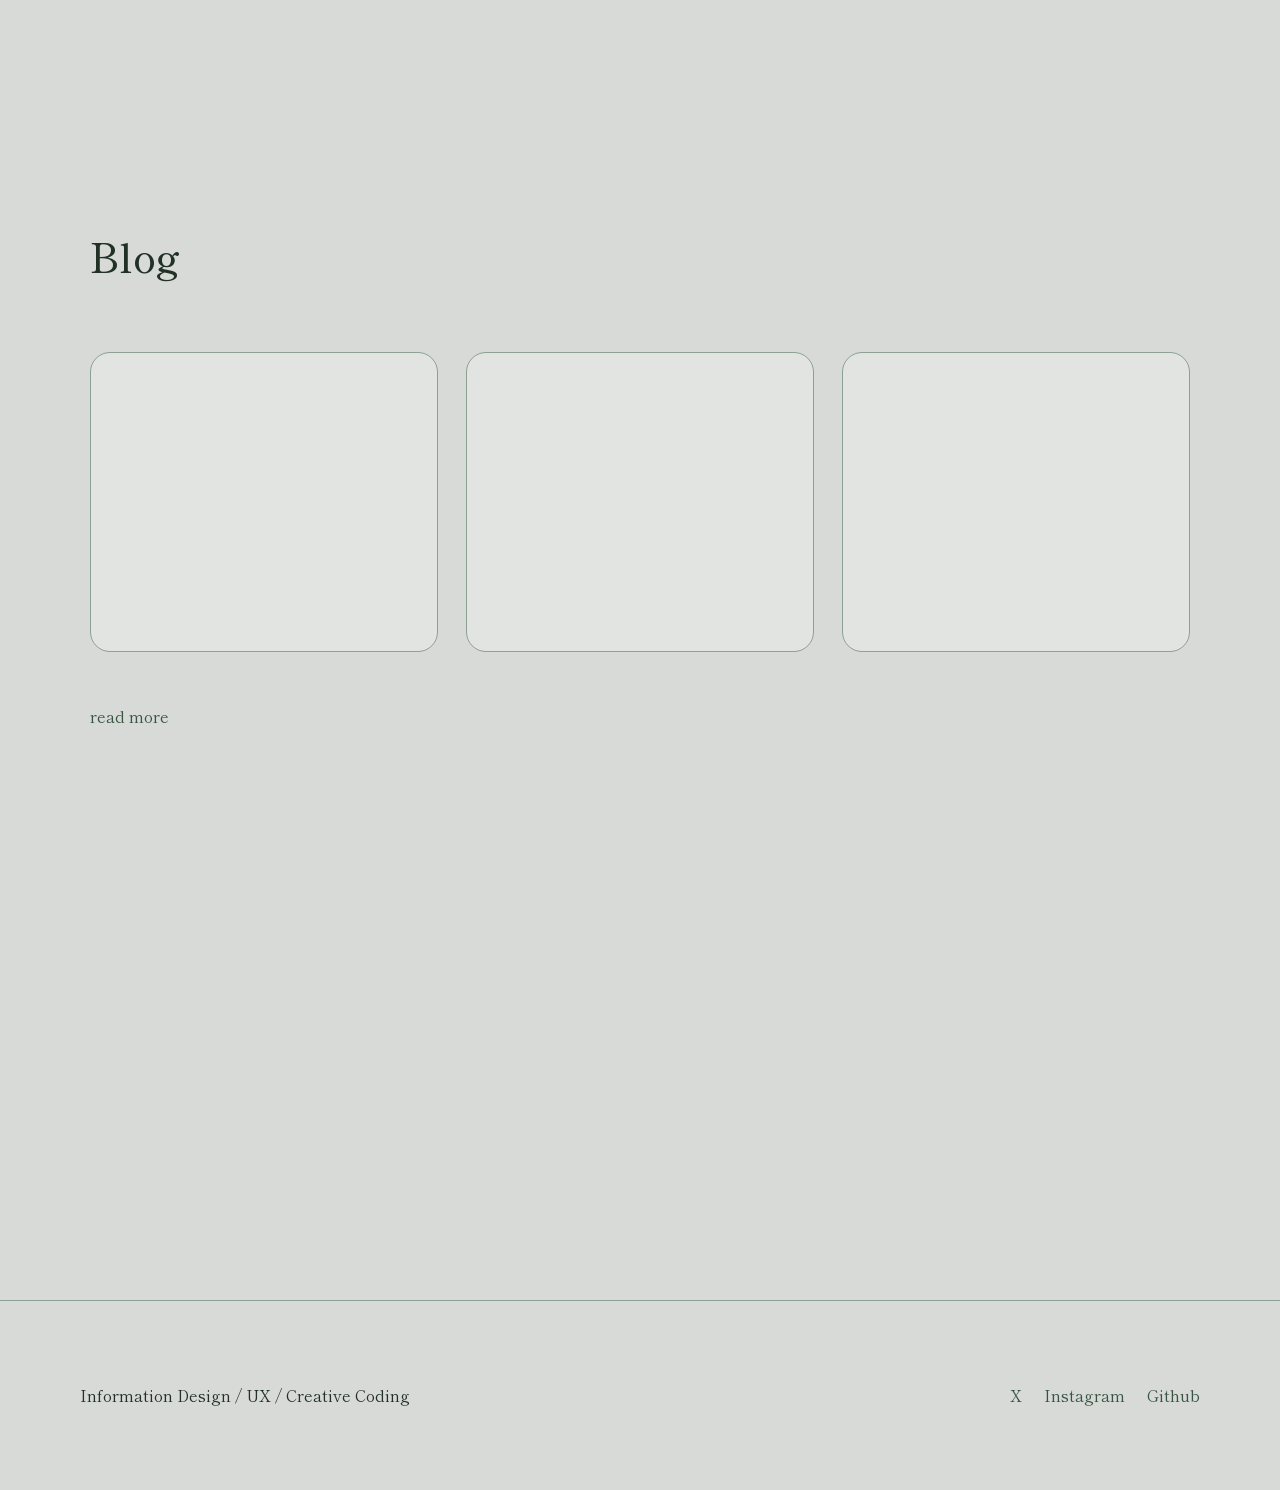
==== commit 343b4729: "no message" ====
--- a/index.html
+++ b/index.html
@@ -61,7 +61,9 @@
 
                     <p><strong>University</strong><br>公立はこだて未来大学</p>
 
-                    <p><strong>Major</strong><br>Information Design / UX</p>
+                    <p><strong>Research Focus</strong><br>
+                        Food Experience / Interaction Design / Sensory UX
+                    </p>
 
                     <p><strong>Tools</strong><br>
                         Illustrator / Figma / Processing / Arduino</p>
@@ -151,7 +153,7 @@
                 </div>
             </div>
 
-            <a class="more">view more</a>
+            <a href="works.html" class="more">view more</a>
         </section>
 
         <section id="blog" class="home-section">
@@ -163,7 +165,7 @@
                 <div class="card small"></div>
             </div>
 
-            <a class="more">read more</a>
+            <a href="blog.html" class="more">read more</a>
         </section>
 
     </main>
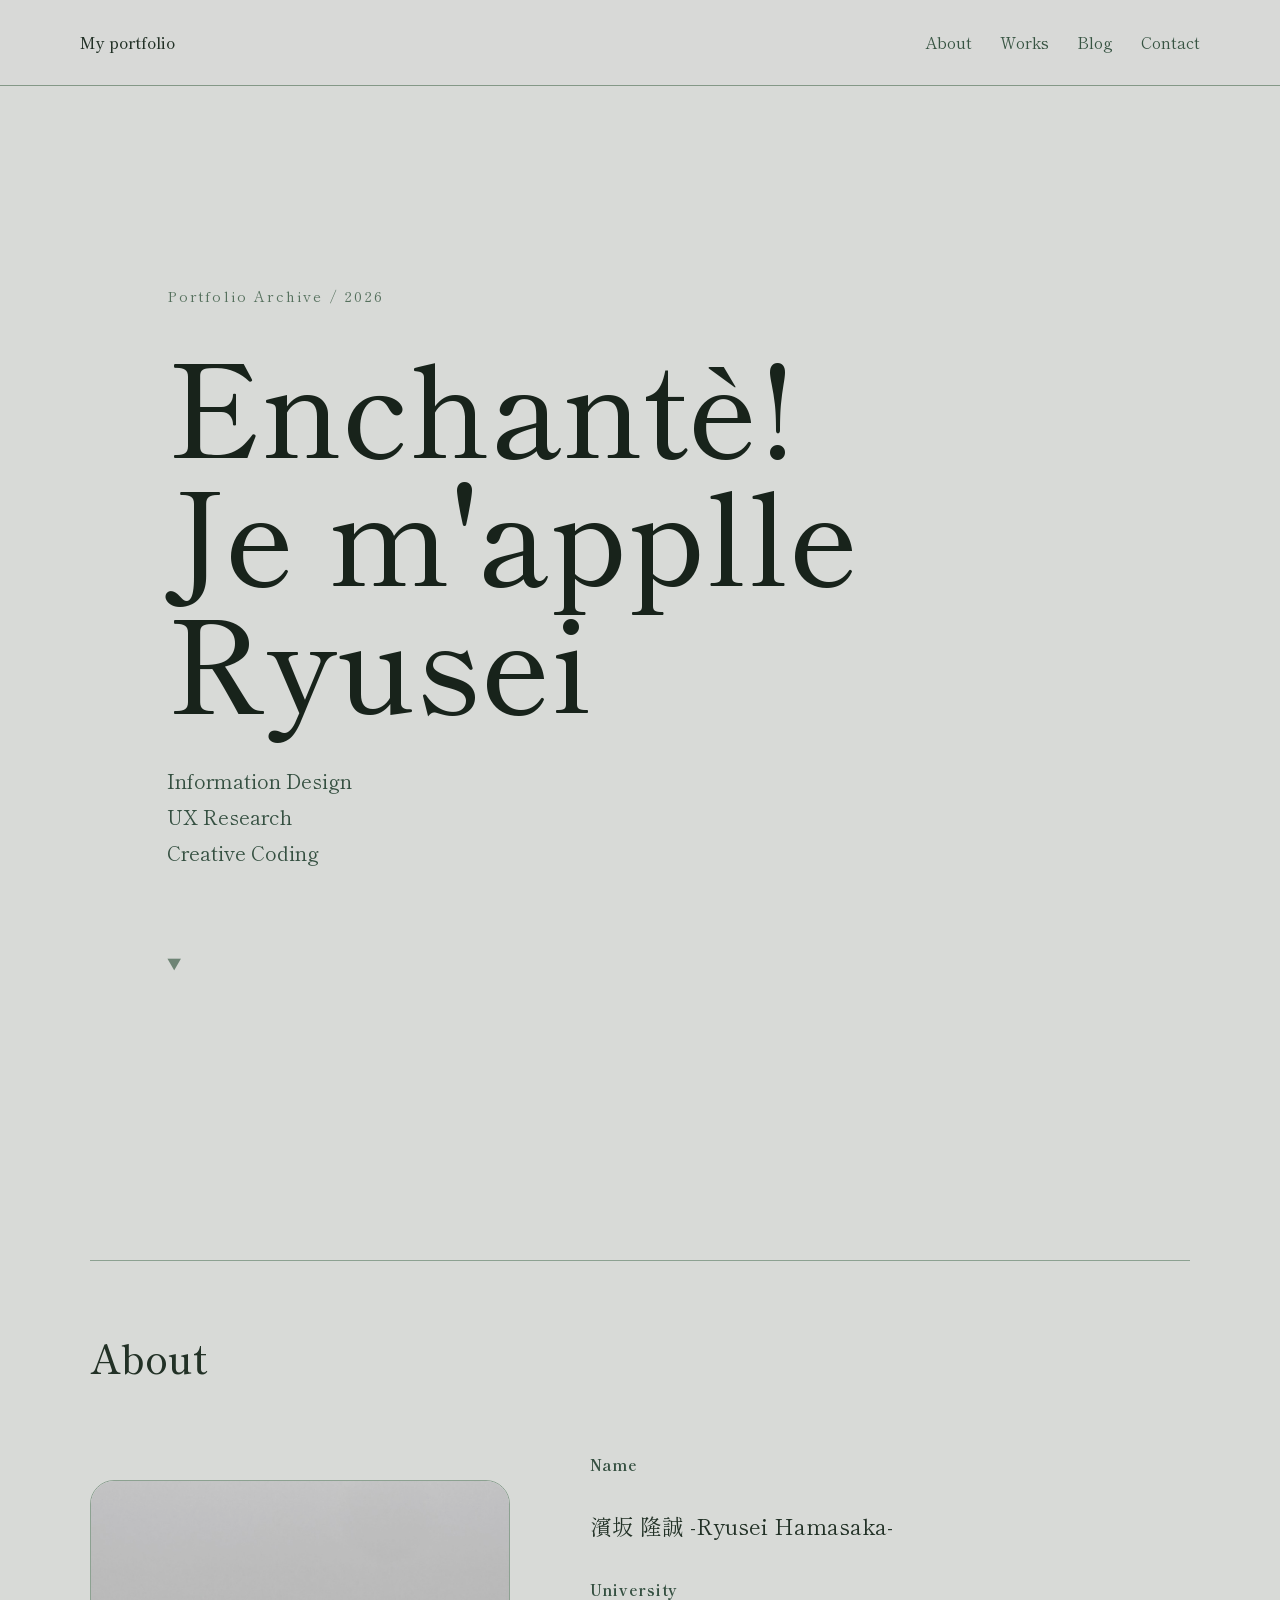
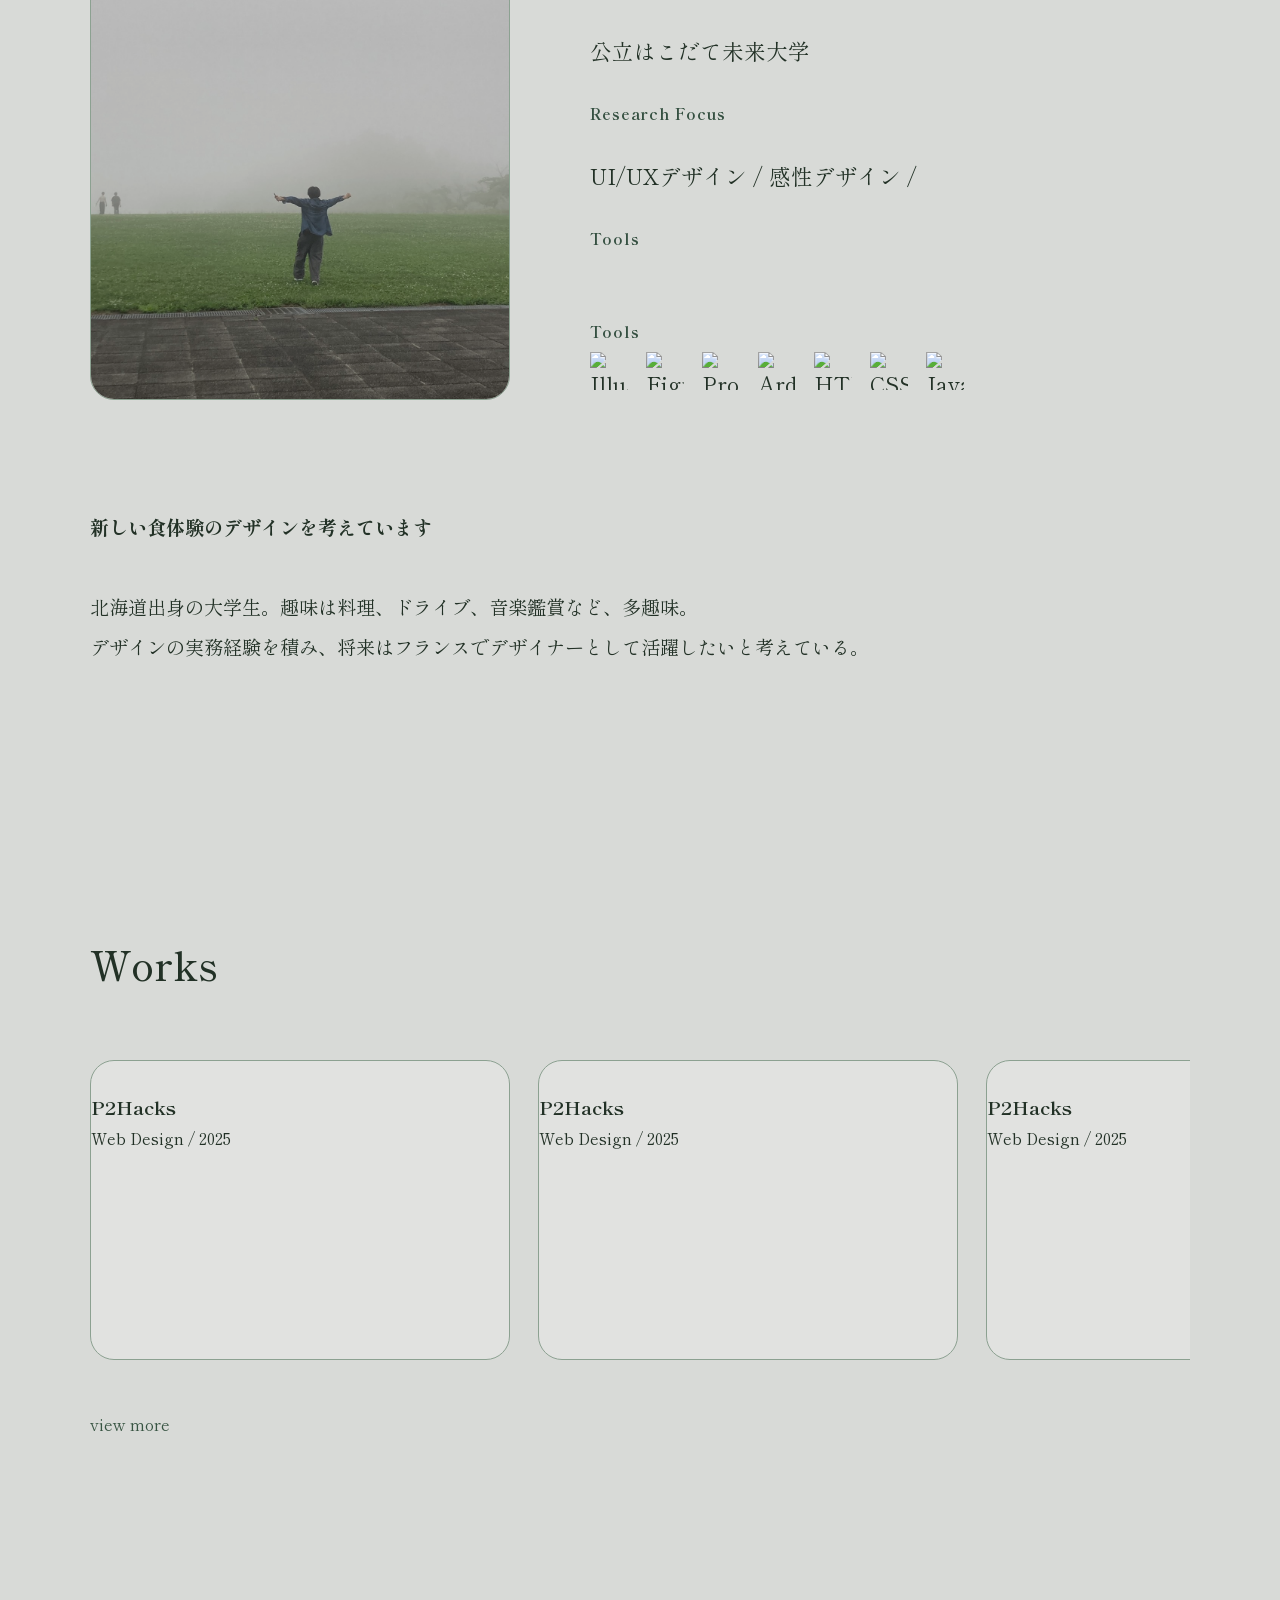
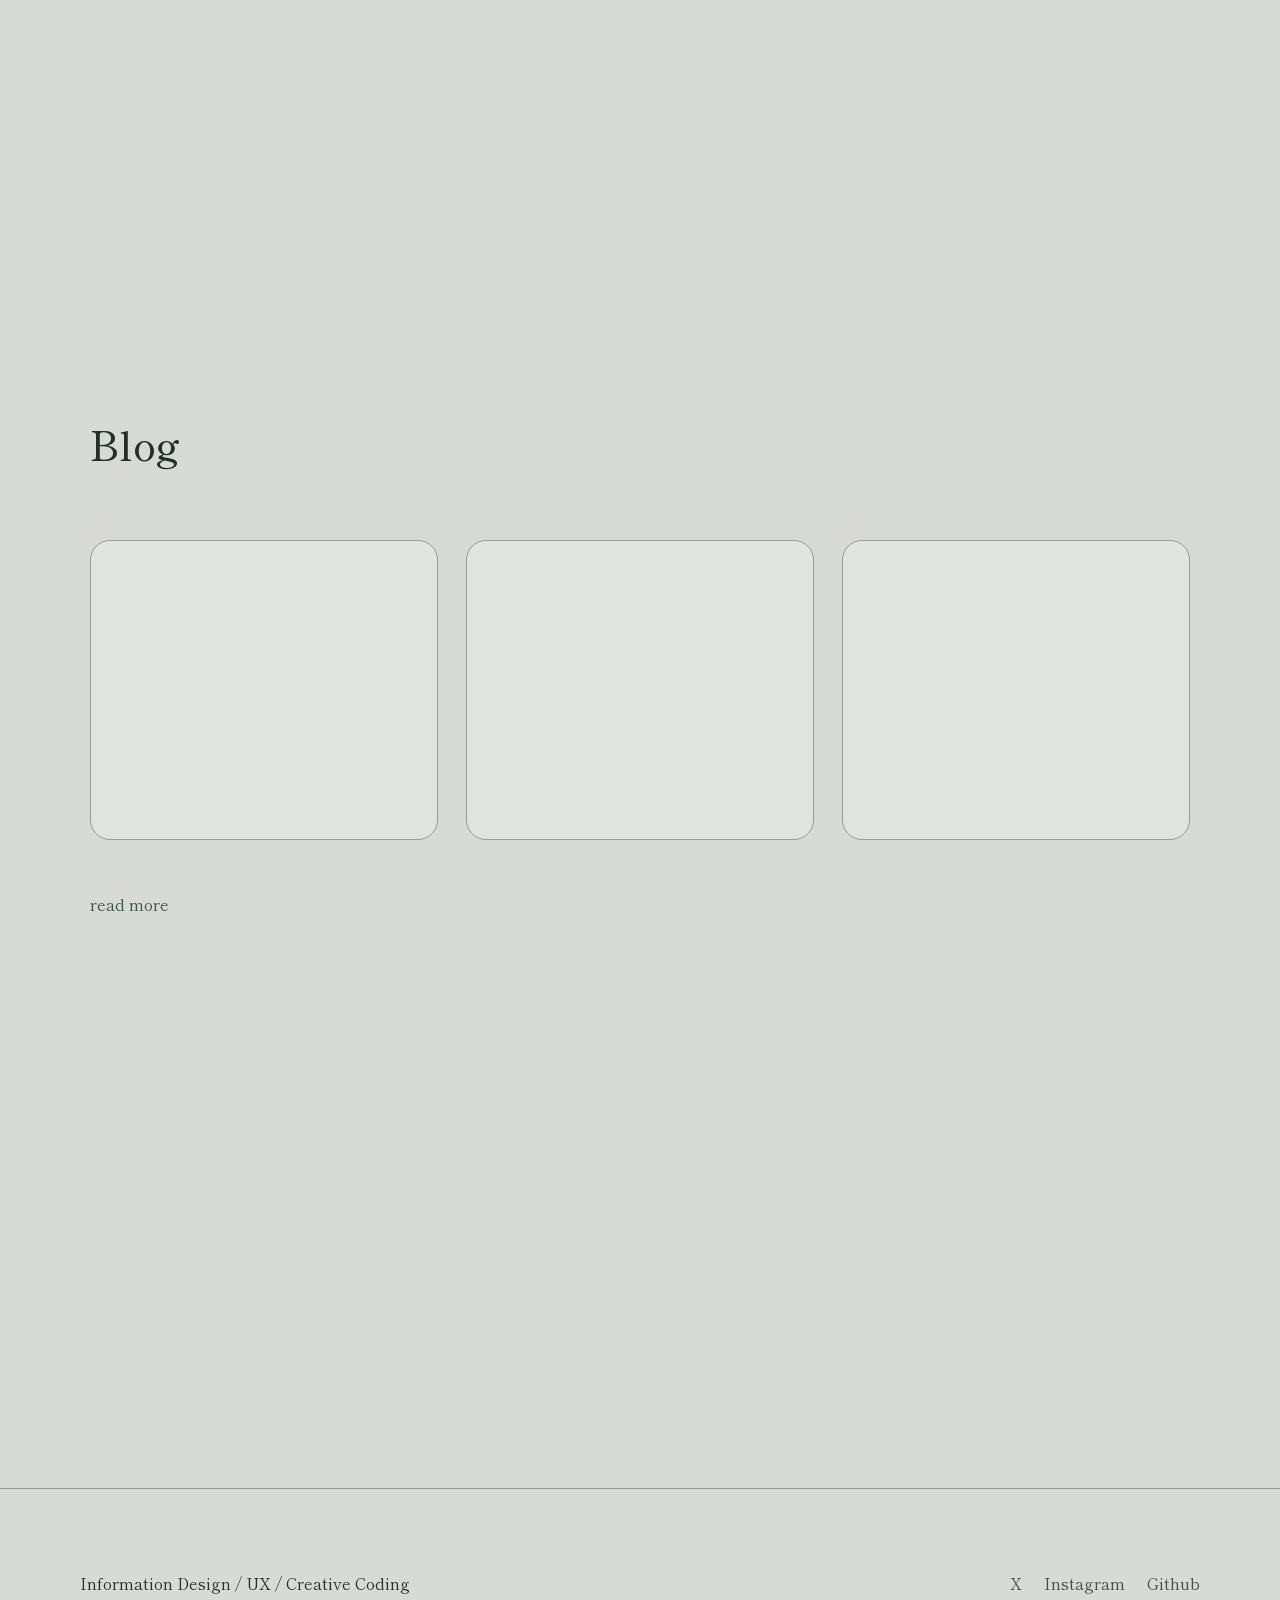
==== commit c2ed6b27: "no message" ====
--- a/index.html
+++ b/index.html
@@ -62,19 +62,35 @@
                     <p><strong>University</strong><br>公立はこだて未来大学</p>
 
                     <p><strong>Research Focus</strong><br>
-                        Food Experience / Interaction Design / Sensory UX
+                        UI/UXデザイン / 感性デザイン / 
                     </p>
 
                     <p><strong>Tools</strong><br>
-                        Illustrator / Figma / Processing / Arduino</p>
+                    <div class="tool-block">
+                        <strong>Tools</strong>
+
+                        <div class="tool-icons">
+                            <img src="icons/illustrator.svg" alt="Illustrator">
+                            <img src="icons/figma.svg" alt="Figma">
+                            <img src="icons/processing.svg" alt="Processing">
+                            <img src="icons/arduino.svg" alt="Arduino">
+                            <img src="icons/html.svg" alt="HTML">
+                            <img src="icons/css.svg" alt="CSS">
+                            <img src="icons/js.svg" alt="JavaScript">
+                        </div>
+                    </div>
                 </div>
 
             </div>
 
             <div class="about-text">
-                <p>
-                    食体験やインタラクションデザインを軸に、
-                    人の感性に触れる体験設計を研究しています。
+                <p class="text-preline">
+                    <strong>新しい食体験のデザインを考えています</strong>
+
+                    北海道出身の大学生。趣味は料理、ドライブ、音楽鑑賞など、多趣味。
+                    デザインの実務経験を積み、将来はフランスでデザイナーとして活躍したいと考えている。
+
+                    
                 </p>
             </div>
         </section>
--- a/style.css
+++ b/style.css
@@ -26,6 +26,35 @@
 
 section {
     scroll-margin-top: 140px;
+}
+
+.text-preline{
+    white-space: pre-line;
+}
+
+/* =========================Tools========================= */
+
+.tool-block {
+    margin-bottom: 36px;
+}
+
+.tool-icons {
+    display: flex;
+    flex-wrap: wrap;
+    gap: 18px;
+    margin-top: 10px;
+}
+
+.tool-icons img {
+    width: 38px;
+    height: 38px;
+    object-fit: contain;
+    transition: .25s;
+}
+
+.tool-icons img:hover {
+    filter: none;
+    transform: translateY(-3px);
 }
 
 /* =========================Header========================= */
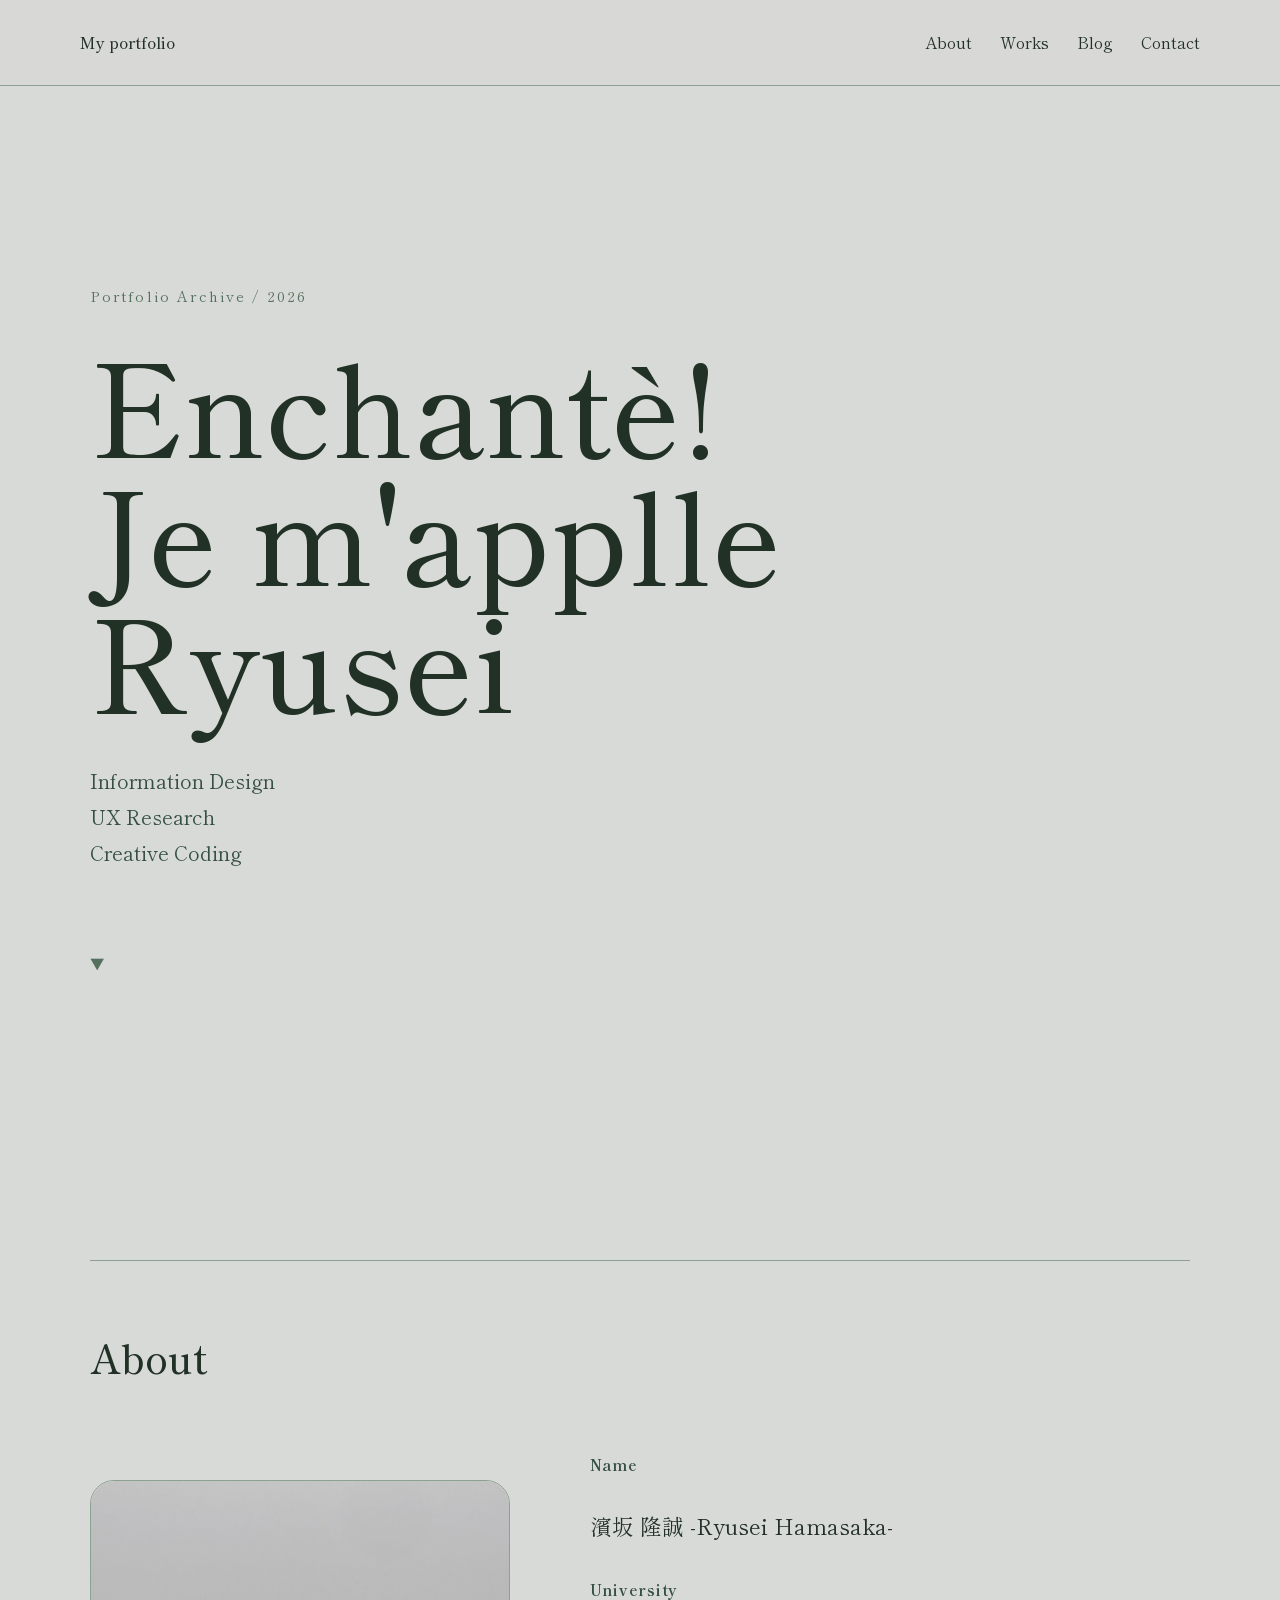
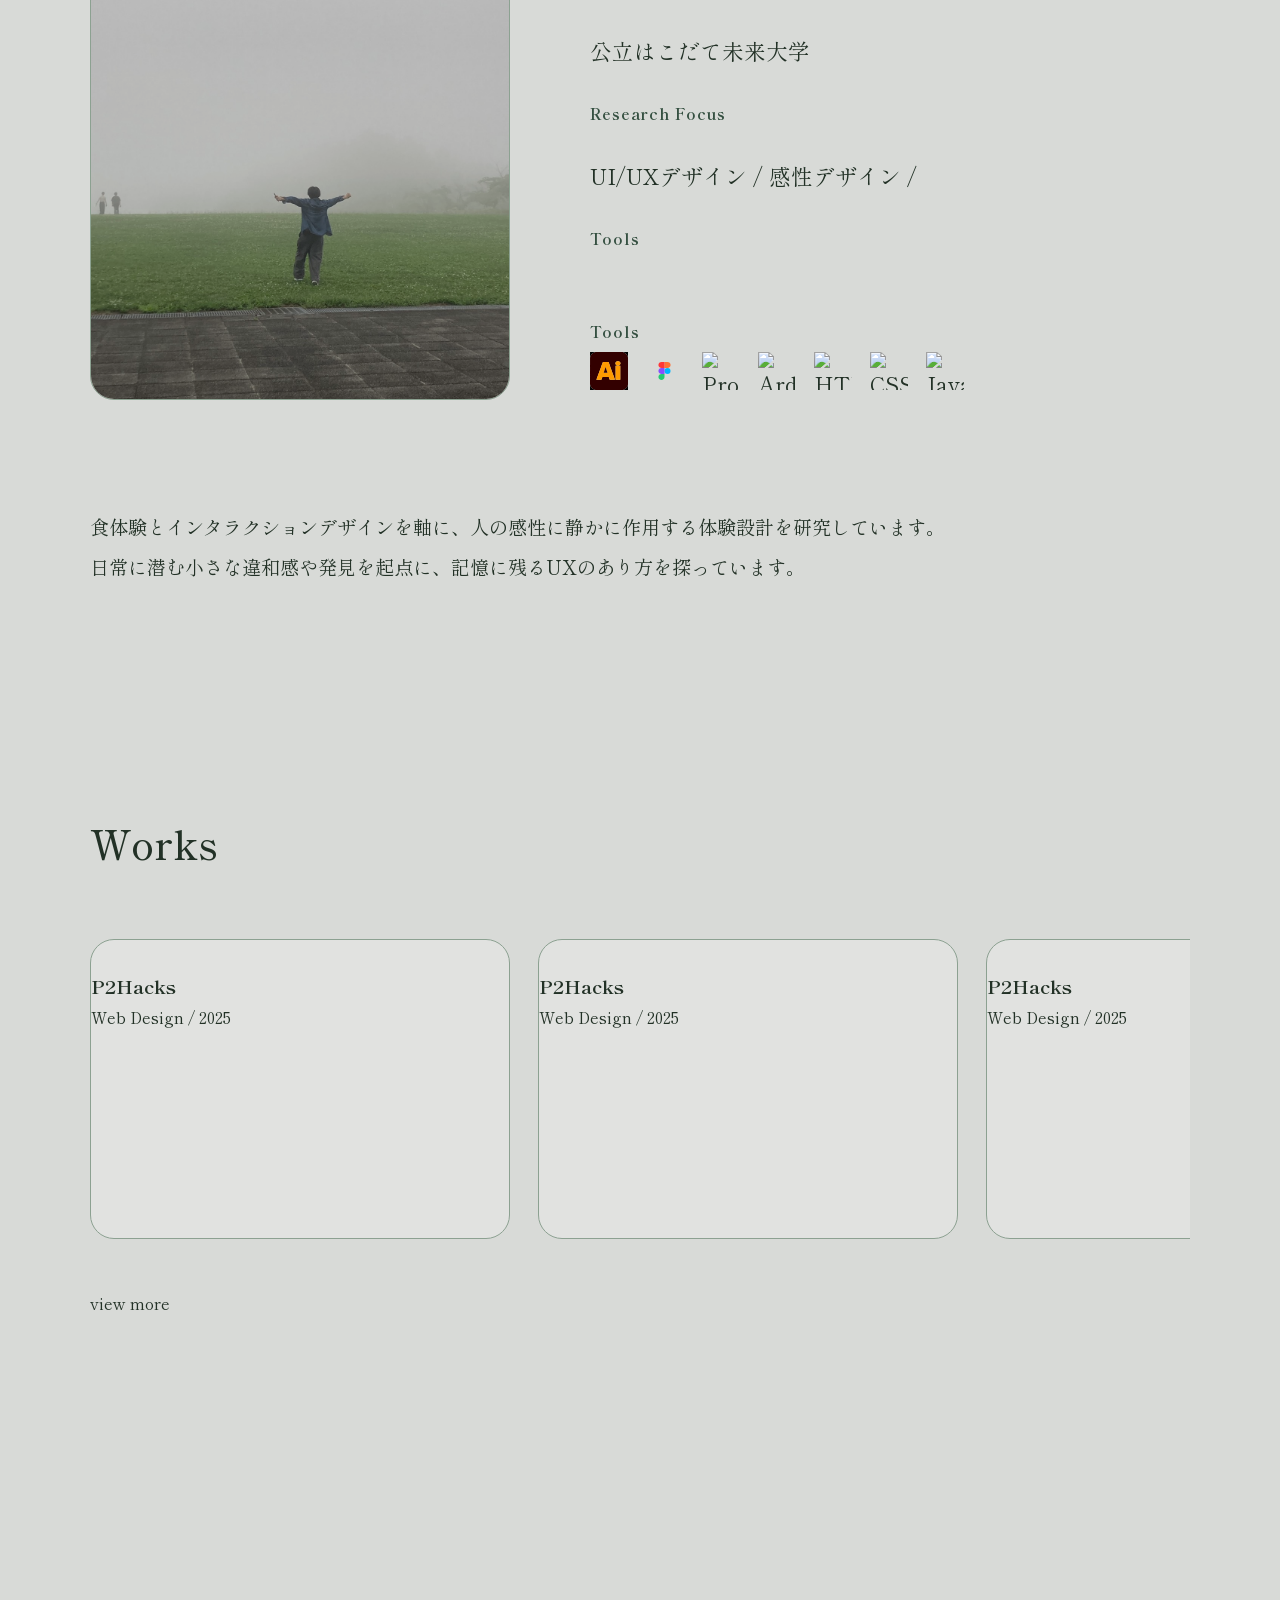
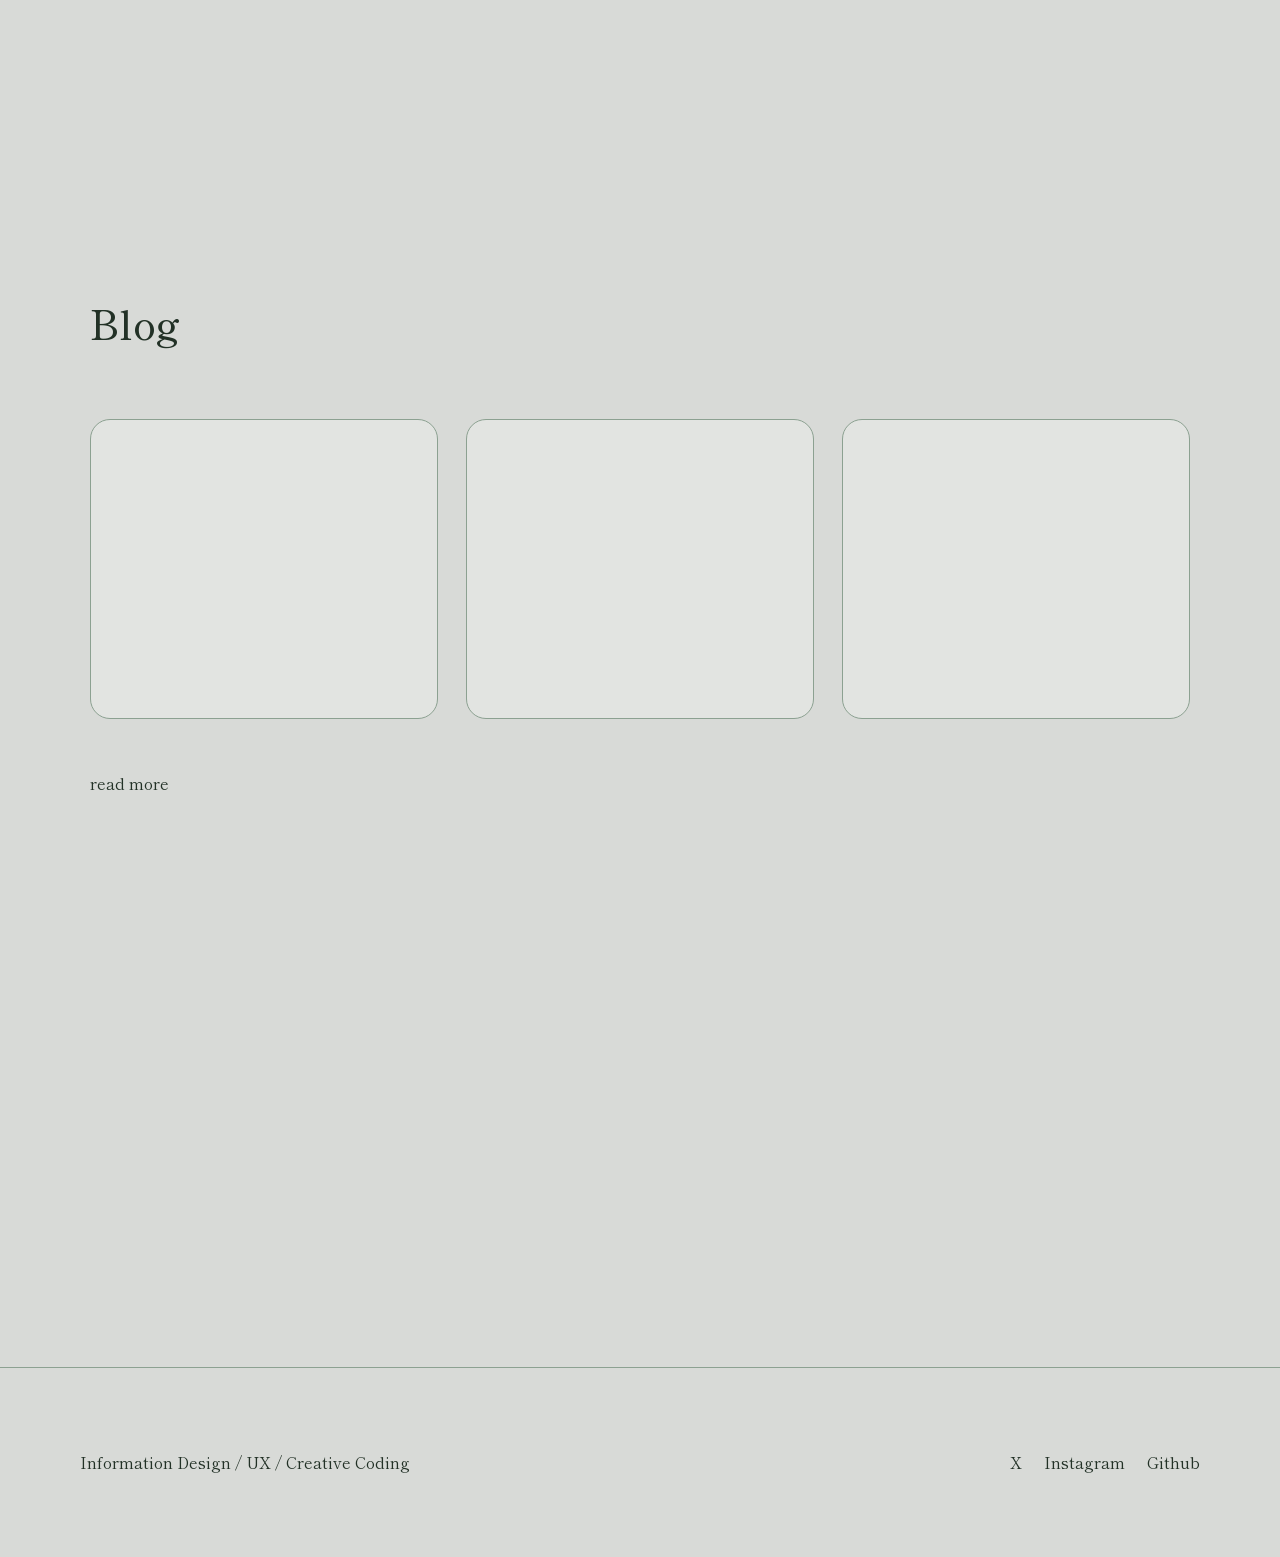
==== commit a05dd40f: "cssをみやすく綺麗にしました" ====
--- a/index.html
+++ b/index.html
@@ -62,7 +62,7 @@
                     <p><strong>University</strong><br>公立はこだて未来大学</p>
 
                     <p><strong>Research Focus</strong><br>
-                        UI/UXデザイン / 感性デザイン / 
+                        UI/UXデザイン / 感性デザイン /
                     </p>
 
                     <p><strong>Tools</strong><br>
@@ -85,12 +85,9 @@
 
             <div class="about-text">
                 <p class="text-preline">
-                    <strong>新しい食体験のデザインを考えています</strong>
+                    食体験とインタラクションデザインを軸に、人の感性に静かに作用する体験設計を研究しています。
+                    日常に潜む小さな違和感や発見を起点に、記憶に残るUXのあり方を探っています。
 
-                    北海道出身の大学生。趣味は料理、ドライブ、音楽鑑賞など、多趣味。
-                    デザインの実務経験を積み、将来はフランスでデザイナーとして活躍したいと考えている。
-
-                    
                 </p>
             </div>
         </section>
--- a/style.css
+++ b/style.css
@@ -1,6 +1,27 @@
 @import url('https://fonts.googleapis.com/css2?family=Shippori+Mincho:wght@400;500&display=swap');
 
-/* =========================Base========================= */
+/* ===============================Root Variables================================ */
+
+:root {
+    --bg-color: #d8dad7;
+    --text-color: #223126;
+    --sub-text: #355041;
+    --accent: #8ca191;
+    --accent-dark: #55705d;
+
+    --card-bg: rgba(255, 255, 255, .22);
+    --card-hover: rgba(255, 255, 255, .35);
+
+    --header-bg: rgba(216, 218, 215, .95);
+
+    --radius: 24px;
+    --transition: .35s ease;
+
+    --section-space: 180px;
+    --container-width: 1400px;
+}
+
+/* ===============================Base================================ */
 
 * {
     margin: 0;
@@ -9,55 +30,51 @@
     font-family: 'Shippori Mincho', serif;
 }
 
+html {
+    scroll-behavior: smooth;
+}
+
 body {
-    background: #d8dad7;
-    color: #223126;
+    background: var(--bg-color);
+    color: var(--text-color);
     line-height: 1.8;
 }
 
 a {
     text-decoration: none;
-    color: #375442;
-}
-
-html {
-    scroll-behavior: smooth;
+    color: inherit;
+    transition: opacity .25s ease;
+}
+
+a:hover {
+    opacity: .65;
+}
+
+.text-preline {
+    white-space: pre-line;
+}
+
+/* ===============================Layout================================ */
+
+main {
+    width: 86%;
+    max-width: var(--container-width);
+    margin: 140px auto 60px;
 }
 
 section {
+    min-height: 100vh;
+    margin: var(--section-space) 0;
     scroll-margin-top: 140px;
 }
 
-.text-preline{
-    white-space: pre-line;
-}
-
-/* =========================Tools========================= */
-
-.tool-block {
-    margin-bottom: 36px;
-}
-
-.tool-icons {
-    display: flex;
-    flex-wrap: wrap;
-    gap: 18px;
-    margin-top: 10px;
-}
-
-.tool-icons img {
-    width: 38px;
-    height: 38px;
-    object-fit: contain;
-    transition: .25s;
-}
-
-.tool-icons img:hover {
-    filter: none;
-    transform: translateY(-3px);
-}
-
-/* =========================Header========================= */
+h2 {
+    font-size: 2.5rem;
+    font-weight: 500;
+    margin-bottom: 60px;
+}
+
+/* ===============================Header================================ */
 
 header {
     position: fixed;
@@ -67,55 +84,64 @@
     padding: 28px 80px;
     display: flex;
     justify-content: space-between;
-    border-bottom: 1px solid #849887;
-    background: rgba(216, 218, 215, .95);
+    border-bottom: 1px solid var(--accent);
+    background: var(--header-bg);
     backdrop-filter: blur(10px);
     z-index: 1000;
-    transition: transform .35s ease;
+    transition: transform var(--transition);
 }
 
 header.hide {
     transform: translateY(-100%);
 }
 
+.logo {
+    font-weight: 500;
+}
+
 nav a {
     margin-left: 24px;
 }
 
-.logo {
-    color: #223126;
-    text-decoration: none;
+/* ===============================Title Page================================ */
+
+.title-page {
+    height: 100vh;
+    display: flex;
+    align-items: center;
+}
+
+.title-inner {
+    width: 100%;
+}
+
+.archive-label {
+    font-size: .9rem;
+    letter-spacing: .15em;
+    color: var(--accent-dark);
+    margin-bottom: 30px;
+}
+
+.title-page h1 {
+    font-size: 8rem;
+    line-height: 1;
     font-weight: 500;
-    transition: .25s;
-}
-
-.logo:hover {
-    opacity: .6;
-}
-
-/* =========================Layout========================= */
-
-main {
-    width: 86%;
-    max-width: 1400px;
-    margin: 140px auto 60px;
-}
-
-section {
-    margin: 180px 0;
-}
-
-h2 {
-    font-size: 2.5rem;
-    margin-bottom: 60px;
-    font-weight: 500;
-}
-
-section {
-    min-height: 100vh;
-}
-
-/* =========================Cards========================= */
+    margin-bottom: 40px;
+}
+
+.title-desc {
+    font-size: 1.25rem;
+    line-height: 1.8;
+    color: var(--sub-text);
+}
+
+.scroll-mark {
+    margin-top: 80px;
+    font-size: .9rem;
+    color: var(--accent-dark);
+}
+
+/* ===============================Card Grid================================ */
 
 .card-grid {
     display: grid;
@@ -132,7 +158,7 @@
 
 .card {
     height: 280px;
-    border: 1px solid #8ca191;
+    border: 1px solid var(--accent);
     border-radius: 20px;
     background: rgba(255, 255, 255, .25);
 }
@@ -144,10 +170,9 @@
 .more {
     display: inline-block;
     margin-top: 50px;
-    cursor: pointer;
-}
-
-/* =========================Works Slider========================= */
+}
+
+/* ===============================Works Slider================================ */
 
 .works-slider {
     overflow: hidden;
@@ -166,63 +191,22 @@
     width: 420px;
     height: 300px;
     flex-shrink: 0;
-    border: 1px solid #8ca191;
-    border-radius: 24px;
-    background: rgba(255, 255, 255, .22);
-    transition: .4s;
+    border: 1px solid var(--accent);
+    border-radius: var(--radius);
+    background: var(--card-bg);
+    transition: all var(--transition);
 }
 
 .work-card:hover {
     transform: translateY(-6px);
-    background: rgba(255, 255, 255, .35);
-}
-
-/* =========================Title========================= */
-
-.title-page {
-    height: 100vh;
-    display: flex;
-    justify-content: center;
-    align-items: center;
-}
-
-.title-inner {
-    width: 86%;
-    max-width: 1400px;
-}
-
-.archive-label {
-    font-size: .9rem;
-    letter-spacing: .15em;
-    color: #55705d;
-    margin-bottom: 30px;
-}
-
-.title-page h1 {
-    font-size: 8rem;
-    line-height: 1;
-    font-weight: 500;
-    color: #18231b;
-    margin-bottom: 40px;
-}
-
-.title-desc {
-    font-size: 1.25rem;
-    line-height: 1.8;
-    color: #355041;
-}
-
-.scroll-mark {
-    margin-top: 80px;
-    font-size: .9rem;
-    color: #6e8475;
-}
-
-/* =========================About========================= */
+    background: var(--card-hover);
+}
+
+/* ===============================About================================ */
 
 .about-section {
     padding-top: 60px;
-    border-top: 1px solid #8ca191;
+    border-top: 1px solid var(--accent);
 }
 
 .about-wrap {
@@ -235,8 +219,8 @@
 
 .profile-box {
     height: 520px;
-    border: 1px solid #8ca191;
-    border-radius: 24px;
+    border: 1px solid var(--accent);
+    border-radius: var(--radius);
     overflow: hidden;
     background: rgba(255, 255, 255, .18);
 }
@@ -263,7 +247,7 @@
     font-size: .95rem;
     margin-bottom: 4px;
     letter-spacing: .05em;
-    color: #355041;
+    color: var(--sub-text);
 }
 
 .about-text {
@@ -273,20 +257,44 @@
     line-height: 2.1;
 }
 
-/* =========================Footer========================= */
+/* ===============================Tools================================ */
+
+.tool-block {
+    margin-bottom: 36px;
+}
+
+.tool-icons {
+    display: flex;
+    flex-wrap: wrap;
+    gap: 18px;
+    margin-top: 10px;
+}
+
+.tool-icons img {
+    width: 38px;
+    height: 38px;
+    object-fit: contain;
+    transition: transform .25s ease;
+}
+
+.tool-icons img:hover {
+    transform: translateY(-4px) scale(1.05);
+}
+
+/* ===============================Footer================================ */
 
 footer {
     padding: 80px;
     display: flex;
     justify-content: space-between;
-    border-top: 1px solid #8ca191;
+    border-top: 1px solid var(--accent);
 }
 
 .sns a {
     margin-left: 18px;
 }
 
-/* =========================Animation========================= */
+/* ===============================Animations================================ */
 
 @keyframes scrollWorks {
     from {
@@ -296,4 +304,31 @@
     to {
         transform: translateX(-50%);
     }
+}
+
+/* ===============================Responsive================================ */
+
+@media(max-width:900px) {
+
+    header {
+        padding: 24px 30px;
+    }
+
+    .title-page h1 {
+        font-size: 4rem;
+    }
+
+    .about-wrap {
+        grid-template-columns: 1fr;
+    }
+
+    .two,
+    .three {
+        grid-template-columns: 1fr;
+    }
+
+    footer {
+        flex-direction: column;
+        gap: 20px;
+    }
 }
